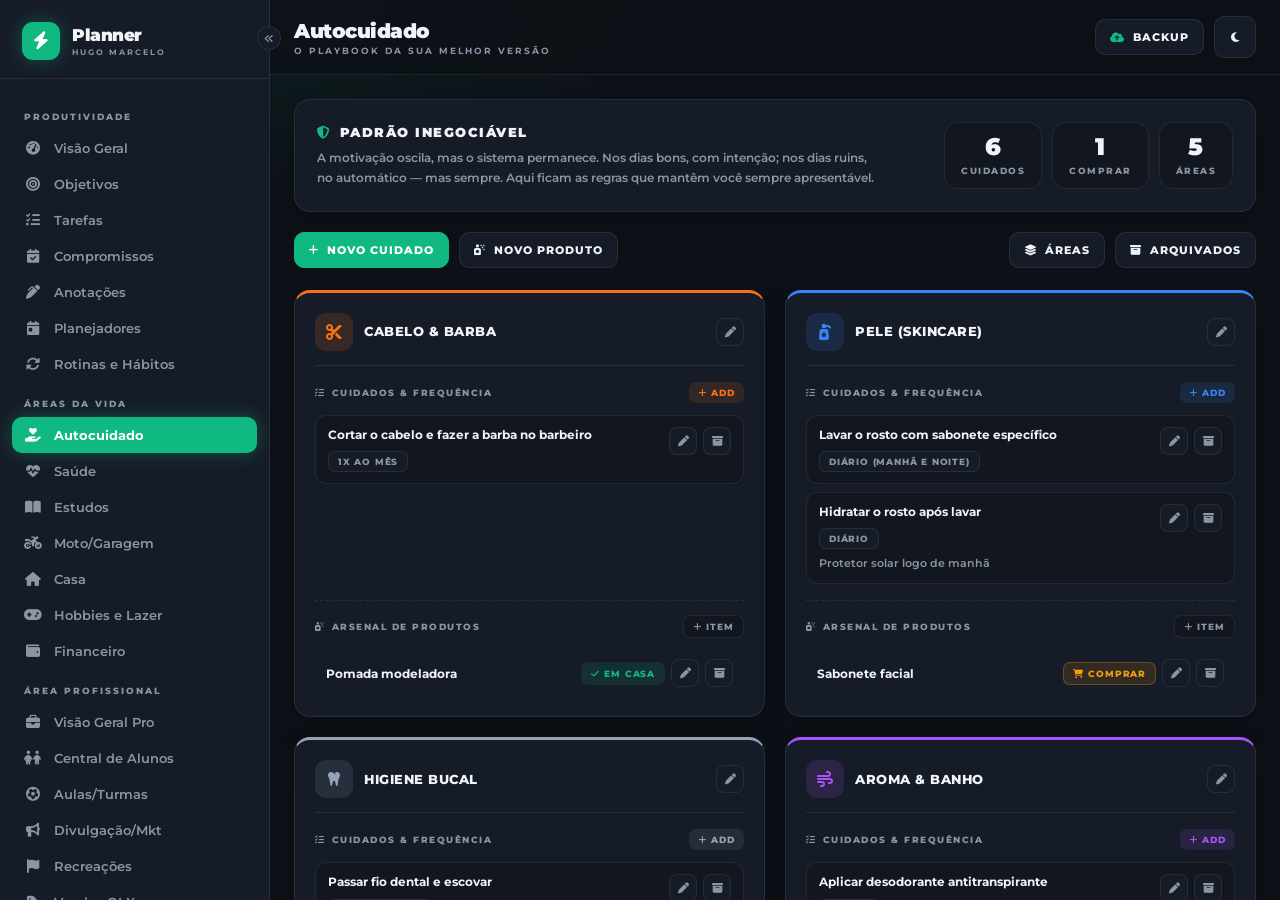
==== autocuidado.html @ bcf525be "Add files via upload" ====
<!DOCTYPE html>
<html lang="pt-br" data-theme="dark">
<head>
  <meta charset="UTF-8">
  <meta name="viewport" content="width=device-width, initial-scale=1.0">
  <title>Planner Hugo Marcelo | Autocuidado</title>
  <link rel="stylesheet" href="https://cdnjs.cloudflare.com/ajax/libs/font-awesome/6.5.1/css/all.min.css">
  <link href="https://fonts.googleapis.com/css2?family=Montserrat:wght@400;500;600;700;800;900&display=swap" rel="stylesheet">
  <link rel="stylesheet" href="style.css">

  <!-- ===================================================================
       ESTILOS SÓ DESTA PÁGINA
       Tudo aqui usa as variáveis de cor do style.css (var(--...)) pra
       acompanhar o tema claro/escuro sozinho. Prefixo "ac-" (autocuidado)
       pra não colidir com classes de outras páginas.
       =================================================================== -->
  <style>
    /* ---- Banner estoico + números do topo ---- */
    .ac-banner { display:flex; flex-wrap:wrap; gap:18px; align-items:center; justify-content:space-between; margin-bottom:20px; }
    .ac-banner__tit { font-size:13px; font-weight:900; text-transform:uppercase; letter-spacing:1.5px; display:flex; align-items:center; gap:8px; }
    .ac-banner__tit i { color:var(--accent); }
    .ac-banner__sub { font-size:12px; font-weight:600; color:var(--text-muted); line-height:1.6; margin-top:8px; max-width:560px; }
    .ac-stats { display:flex; gap:10px; }
    .ac-stat { background:var(--bg-soft); border:1px solid var(--border); border-radius:14px; padding:12px 16px; text-align:center; min-width:74px; }
    .ac-stat__num { display:block; font-size:24px; font-weight:900; color:var(--text-strong); line-height:1; }
    .ac-stat__lbl { display:block; font-size:9px; font-weight:800; text-transform:uppercase; letter-spacing:1.5px; color:var(--text-muted); margin-top:6px; }

    /* ---- Barra de ações ---- */
    .ac-toolbar { display:flex; flex-wrap:wrap; gap:10px; align-items:center; margin-bottom:22px; }
    .ac-toolbar__sep { flex:1; }

    /* ---- Grade de cards de área ---- */
    .ac-grid { display:grid; gap:20px; grid-template-columns:1fr; }
    @media (min-width:780px) { .ac-grid { grid-template-columns:repeat(auto-fill, minmax(320px, 1fr)); } }

    /* ---- Card de área ----
       A cor da área entra como a variável --ac-cor (setada no HTML do card).
       Assim a mesma regra de CSS serve pra qualquer cor que você escolher. */
    .ac-card {
      background:var(--panel); border:1px solid var(--border);
      border-top:3px solid var(--ac-cor, var(--accent));
      border-radius:16px; padding:20px; box-shadow:var(--shadow);
      display:flex; flex-direction:column;
    }
    .ac-card__head { display:flex; align-items:center; justify-content:space-between; gap:10px; padding-bottom:14px; margin-bottom:16px; border-bottom:1px solid var(--border); }
    .ac-card__id { display:flex; align-items:center; gap:11px; min-width:0; }
    .ac-card__icone {
      width:38px; height:38px; border-radius:11px; display:grid; place-items:center; font-size:16px; flex-shrink:0;
      color:var(--ac-cor, var(--accent));
      background:color-mix(in srgb, var(--ac-cor, var(--accent)) 14%, transparent);
    }
    .ac-card__nome { font-size:13px; font-weight:800; text-transform:uppercase; letter-spacing:.5px; color:var(--text-strong); line-height:1.2; overflow:hidden; text-overflow:ellipsis; }

    /* ---- Seções dentro do card ---- */
    .ac-secao { margin-bottom:16px; }
    .ac-secao--arsenal { margin-top:auto; padding-top:14px; border-top:1px dashed var(--border); margin-bottom:0; }
    .ac-secao__topo { display:flex; align-items:center; justify-content:space-between; margin-bottom:12px; gap:8px; }
    .ac-secao__titulo { font-size:9px; font-weight:800; text-transform:uppercase; letter-spacing:1.5px; color:var(--text-muted); display:flex; align-items:center; gap:6px; }
    .ac-add {
      font-size:9px; font-weight:800; text-transform:uppercase; letter-spacing:1px; flex-shrink:0;
      color:var(--ac-cor, var(--accent));
      background:color-mix(in srgb, var(--ac-cor, var(--accent)) 12%, transparent);
      padding:5px 9px; border-radius:7px; transition:filter .15s;
    }
    .ac-add:hover { filter:brightness(1.15); }
    .ac-add--ghost { color:var(--text-muted); background:var(--bg-soft); border:1px solid var(--border); }
    .ac-add--ghost:hover { color:var(--text-strong); }

    .ac-lista { display:flex; flex-direction:column; gap:8px; }

    /* ---- Item de cuidado (ação + frequência) ---- */
    .ac-item { display:flex; align-items:flex-start; justify-content:space-between; gap:8px; padding:11px 12px; background:var(--bg-soft); border:1px solid var(--border); border-radius:11px; }
    .ac-item__txt { min-width:0; }
    .ac-item__acao { font-size:12px; font-weight:700; color:var(--text-strong); line-height:1.35; margin-bottom:7px; }
    .ac-item__obs { font-size:11px; font-weight:600; color:var(--text-muted); line-height:1.45; margin-top:7px; }
    .ac-item__acoes { display:flex; gap:6px; flex-shrink:0; }

    /* ---- Item de produto (arsenal) ---- */
    .ac-prod { display:flex; align-items:center; justify-content:space-between; gap:8px; padding:8px 10px; border-radius:10px; border:1px solid transparent; transition:background .15s, border-color .15s; }
    .ac-prod:hover { background:var(--bg-soft); border-color:var(--border); }
    .ac-prod__nome { font-size:12px; font-weight:700; color:var(--text-strong); overflow:hidden; text-overflow:ellipsis; white-space:nowrap; }
    .ac-prod__dir { display:flex; align-items:center; gap:6px; flex-shrink:0; }

    /* Pílula de status do produto: "Em casa" (verde) x "Comprar" (âmbar) */
    .ac-status { display:inline-flex; align-items:center; gap:5px; font-size:9px; font-weight:800; text-transform:uppercase; letter-spacing:.8px; padding:5px 9px; border-radius:7px; transition:all .15s; }
    .ac-status--casa { color:var(--accent); background:var(--accent-soft); border:1px solid transparent; }
    .ac-status--casa:hover { border-color:var(--accent); }
    .ac-status--comprar { color:#f59e0b; background:rgba(245,158,11,.12); border:1px solid rgba(245,158,11,.3); }
    .ac-status--comprar:hover { background:#f59e0b; color:#fff; }

    /* Etiqueta de frequência */
    .badge { display:inline-block; font-size:9px; font-weight:800; text-transform:uppercase; letter-spacing:.8px; padding:4px 9px; border-radius:7px; background:var(--panel); border:1px solid var(--border); color:var(--text-muted); }

    /* Botõezinhos de ação (editar / arquivar / excluir) */
    .mini { width:28px; height:28px; border-radius:8px; background:var(--panel); border:1px solid var(--border); color:var(--text-muted); display:grid; place-items:center; font-size:11px; transition:all .15s; flex-shrink:0; }
    .mini:hover { color:var(--text-strong); border-color:var(--accent); }
    .mini--perigo:hover { color:#ef4444; border-color:#ef4444; }

    /* Estados vazios */
    .ac-vazio-mini { font-size:11px; font-weight:600; font-style:italic; color:var(--text-muted); padding:6px 2px; }
    .ac-vazio { grid-column:1 / -1; text-align:center; padding:60px 20px; color:var(--text-muted); }
    .ac-vazio i { font-size:40px; opacity:.4; margin-bottom:14px; }
    .ac-vazio p { font-size:12px; font-weight:700; text-transform:uppercase; letter-spacing:1px; margin-bottom:18px; }

    /* ---- Campos de formulário dos modais ---- */
    .campo { margin-bottom:16px; }
    .campo__label { display:flex; justify-content:space-between; align-items:center; font-size:10px; font-weight:800; text-transform:uppercase; letter-spacing:1.5px; color:var(--text-muted); margin-bottom:8px; }
    .campo__input, .campo__select, .campo__area {
      width:100%; background:var(--bg-soft); border:1px solid var(--border); border-radius:10px; padding:12px;
      color:var(--text-strong); font-family:inherit; font-size:13px; font-weight:600; outline:none; transition:border-color .15s;
    }
    .campo__input:focus, .campo__select:focus, .campo__area:focus { border-color:var(--accent); }
    .campo__area { resize:vertical; min-height:80px; }
    /* Os seletores nativos (cor) acompanham o tema do site */
    :root[data-theme="dark"]  .campo__input { color-scheme:dark; }
    :root[data-theme="light"] .campo__input { color-scheme:light; }

    /* Rodapé dos modais: botões alinhados à direita numa linha */
    .ac-modal-rodape { flex-direction:row !important; justify-content:flex-end; gap:10px; border-top:1px solid var(--border); }

    /* Seletor de ícone + cor da área */
    .ac-area-form { display:grid; grid-template-columns:1fr auto; gap:12px; align-items:center; }
    .ac-area-preview { width:48px; height:48px; border-radius:12px; display:grid; place-items:center; font-size:19px; flex-shrink:0; }
    .ac-cor-input { width:48px; height:46px; padding:4px; cursor:pointer; }

    /* Linhas dentro de "Áreas" e "Arquivados" */
    .ac-area-linha { display:flex; align-items:center; justify-content:space-between; gap:10px; padding:11px 12px; background:var(--bg-soft); border:1px solid var(--border); border-radius:11px; margin-bottom:8px; }
    .ac-area-linha__id { display:flex; align-items:center; gap:11px; min-width:0; }
    .ac-area-linha__nome { font-size:12px; font-weight:800; color:var(--text-strong); }
    .ac-area-linha__meta { font-size:10px; font-weight:700; text-transform:uppercase; letter-spacing:.5px; color:var(--text-muted); margin-top:3px; }
    .ac-mini-icone { width:34px; height:34px; border-radius:9px; display:grid; place-items:center; font-size:14px; flex-shrink:0; }
    .ac-risco { text-decoration:line-through; opacity:.55; }
    .ac-cofre-tit { font-size:10px; font-weight:800; text-transform:uppercase; letter-spacing:1.5px; color:var(--text-muted); margin-bottom:10px; padding-bottom:6px; border-bottom:1px solid var(--border); }

    /* Modais altos rolam por dentro (importante no celular) */
    .modal__box--scroll { max-height:90dvh; overflow-y:auto; }

    /* Mensagem do modal de confirmação */
    .ac-confirma-msg { font-size:14px; font-weight:600; color:var(--text-strong); line-height:1.5; }

    /* Aviso flutuante (toast) que substitui o alert() do navegador */
    .ac-toast {
      position:fixed; bottom:20px; right:20px; z-index:200;
      display:flex; align-items:center; gap:9px;
      background:var(--panel); border:1px solid var(--border); color:var(--text-strong);
      padding:12px 16px; border-radius:12px; font-size:12px; font-weight:700; box-shadow:var(--shadow);
      max-width:calc(100vw - 40px);
      transform:translateY(140%); opacity:0; transition:transform .3s ease, opacity .3s ease;
    }
    .ac-toast.is-open { transform:translateY(0); opacity:1; }
    .ac-toast i { color:var(--accent); }

    /* ---- Ajustes de celular ---- */
    @media (max-width:640px) {
      .mini { width:32px; height:32px; font-size:12px; }
      .ac-stats { width:100%; }
      .ac-stat { flex:1; }
      .ac-toolbar .btn { flex:1; justify-content:center; }
      .ac-toolbar__sep { display:none; }
    }
  </style>
</head>

<!-- data-page="autocuidado" diz ao app.js qual item do menu acender -->
<body class="app" data-page="autocuidado">

  <div id="sidebar-container"></div>
  <div id="overlay" class="overlay" onclick="fecharMenu()"></div>

  <main class="main">

    <header class="header">
      <div class="header__left">
        <button class="btn btn--icon btn--menu" onclick="abrirMenu()" aria-label="Abrir menu">
          <i class="fa-solid fa-bars"></i>
        </button>
        <div>
          <h1 class="header__title">Autocuidado</h1>
          <p class="header__subtitle">O Playbook da Sua Melhor Versão</p>
        </div>
      </div>
      <div class="header__actions">
        <button class="btn" onclick="abrirSync()">
          <i class="fa-solid fa-cloud-arrow-up" style="color: var(--accent)"></i>
          <span>Backup</span>
        </button>
        <button class="btn btn--icon" id="btn-tema" onclick="Tema.alternar()" aria-label="Trocar tema">
          <i class="fa-solid fa-moon"></i>
        </button>
      </div>
    </header>

    <div class="container fade-up">

      <!-- ======= BANNER ESTOICO + RESUMO ======= -->
      <div class="ac-banner card">
        <div>
          <h2 class="ac-banner__tit"><i class="fa-solid fa-shield-halved"></i> Padrão inegociável</h2>
          <p class="ac-banner__sub">
            A motivação oscila, mas o sistema permanece. Nos dias bons, com intenção;
            nos dias ruins, no automático — mas sempre. Aqui ficam as regras que mantêm
            você sempre apresentável.
          </p>
        </div>
        <div class="ac-stats">
          <div class="ac-stat"><span class="ac-stat__num" id="ac-num-cuidados">0</span><span class="ac-stat__lbl">Cuidados</span></div>
          <div class="ac-stat"><span class="ac-stat__num" id="ac-num-comprar">0</span><span class="ac-stat__lbl">Comprar</span></div>
          <div class="ac-stat"><span class="ac-stat__num" id="ac-num-areas">0</span><span class="ac-stat__lbl">Áreas</span></div>
        </div>
      </div>

      <!-- ======= BARRA DE AÇÕES ======= -->
      <div class="ac-toolbar">
        <button class="btn btn--primary" onclick="abrirNovoCuidado()"><i class="fa-solid fa-plus"></i> Novo cuidado</button>
        <button class="btn" onclick="abrirNovoProduto()"><i class="fa-solid fa-spray-can-sparkles"></i> Novo produto</button>
        <span class="ac-toolbar__sep"></span>
        <button class="btn" onclick="abrirAreas()"><i class="fa-solid fa-layer-group"></i> Áreas</button>
        <button class="btn" onclick="abrirCofre()"><i class="fa-solid fa-box-archive"></i> Arquivados</button>
      </div>

      <!-- ======= GRADE DE ÁREAS (montada pelo JS) ======= -->
      <div class="ac-grid" id="ac-grid"></div>

    </div>

    <div id="footer-container"></div>
  </main>

  <!-- ===================================================================
       MODAL DE BACKUP — IGUAL em todas as páginas (vem do app.js)
       =================================================================== -->
  <div id="modal-sync" class="modal">
    <div class="modal__box">
      <div class="modal__head">
        <h3><i class="fa-solid fa-cloud-arrow-up" style="color:var(--accent)"></i> Backup & Transferência</h3>
        <button class="modal__close" onclick="fecharSync()"><i class="fa-solid fa-xmark"></i></button>
      </div>
      <div class="modal__body">
        <p>Sem nuvem por enquanto: use isto pra levar seus dados entre celular e computador.</p>
        <button class="btn" onclick="exportarBackup()" style="width:100%; justify-content:center;">
          <i class="fa-solid fa-download"></i> Exportar (baixar arquivo)
        </button>
        <input type="file" id="input-import" accept=".json" onchange="importarBackup(event)" style="display:none;">
        <button class="btn btn--primary" onclick="document.getElementById('input-import').click()" style="width:100%; justify-content:center;">
          <i class="fa-solid fa-upload"></i> Importar (restaurar backup)
        </button>
      </div>
    </div>
  </div>

  <!-- ===================================================================
       MODAL: NOVO / EDITAR CUIDADO
       =================================================================== -->
  <div id="modal-cuidado" class="modal" onclick="fundoModal(event,'modal-cuidado')">
    <div class="modal__box modal__box--scroll">
      <div class="modal__head">
        <h3 id="ac-cuidado-titulo"><i class="fa-solid fa-list-check" style="color:var(--accent)"></i> Novo cuidado</h3>
        <button class="modal__close" onclick="fechar('modal-cuidado')"><i class="fa-solid fa-xmark"></i></button>
      </div>
      <div class="modal__body">
        <input type="hidden" id="ac-cuidado-id">
        <div class="campo">
          <label class="campo__label">Área</label>
          <select id="ac-cuidado-area" class="campo__select"></select>
        </div>
        <div class="campo">
          <label class="campo__label">O que fazer</label>
          <input id="ac-cuidado-acao" class="campo__input" placeholder="Ex: Hidratar o rosto" maxlength="120">
        </div>
        <div class="campo">
          <label class="campo__label">Frequência</label>
          <input id="ac-cuidado-freq" class="campo__input" list="ac-freqs" placeholder="Ex: Diário, Semanal, 1x ao mês" maxlength="60">
          <datalist id="ac-freqs">
            <option value="Diário"></option>
            <option value="Diário (manhã e noite)"></option>
            <option value="Semanal"></option>
            <option value="Quinzenal"></option>
            <option value="1x ao mês"></option>
            <option value="A cada 3 meses"></option>
          </datalist>
        </div>
        <div class="campo">
          <label class="campo__label">Observação <span style="font-weight:600;text-transform:none;letter-spacing:0">(opcional)</span></label>
          <textarea id="ac-cuidado-obs" class="campo__area" placeholder="Marca do produto, dica, lembrete..."></textarea>
        </div>
      </div>
      <div class="modal__body ac-modal-rodape">
        <button class="btn" onclick="fechar('modal-cuidado')">Cancelar</button>
        <button class="btn btn--primary" onclick="salvarCuidado()"><i class="fa-solid fa-check"></i> Salvar</button>
      </div>
    </div>
  </div>

  <!-- ===================================================================
       MODAL: NOVO / EDITAR PRODUTO
       =================================================================== -->
  <div id="modal-produto" class="modal" onclick="fundoModal(event,'modal-produto')">
    <div class="modal__box modal__box--scroll">
      <div class="modal__head">
        <h3 id="ac-produto-titulo"><i class="fa-solid fa-spray-can-sparkles" style="color:var(--accent)"></i> Novo produto</h3>
        <button class="modal__close" onclick="fechar('modal-produto')"><i class="fa-solid fa-xmark"></i></button>
      </div>
      <div class="modal__body">
        <input type="hidden" id="ac-produto-id">
        <div class="campo">
          <label class="campo__label">Área</label>
          <select id="ac-produto-area" class="campo__select"></select>
        </div>
        <div class="campo">
          <label class="campo__label">Nome do produto</label>
          <input id="ac-produto-nome" class="campo__input" placeholder="Ex: Sabonete facial" maxlength="80">
        </div>
        <div class="campo">
          <label class="campo__label">Situação</label>
          <select id="ac-produto-status" class="campo__select">
            <option value="casa">Tenho em casa</option>
            <option value="comprar">Preciso comprar</option>
          </select>
        </div>
      </div>
      <div class="modal__body ac-modal-rodape">
        <button class="btn" onclick="fechar('modal-produto')">Cancelar</button>
        <button class="btn btn--primary" onclick="salvarProduto()"><i class="fa-solid fa-check"></i> Salvar</button>
      </div>
    </div>
  </div>

  <!-- ===================================================================
       MODAL: NOVA / EDITAR ÁREA
       =================================================================== -->
  <div id="modal-area" class="modal" onclick="fundoModal(event,'modal-area')">
    <div class="modal__box modal__box--scroll">
      <div class="modal__head">
        <h3 id="ac-area-titulo"><i class="fa-solid fa-layer-group" style="color:var(--accent)"></i> Nova área</h3>
        <button class="modal__close" onclick="fechar('modal-area')"><i class="fa-solid fa-xmark"></i></button>
      </div>
      <div class="modal__body">
        <input type="hidden" id="ac-area-id">
        <div class="campo">
          <label class="campo__label">Nome da área</label>
          <input id="ac-area-nome" class="campo__input" placeholder="Ex: Cabelo & Barba" maxlength="40">
        </div>
        <div class="campo">
          <label class="campo__label">Ícone & cor</label>
          <div class="ac-area-form">
            <select id="ac-area-icone" class="campo__select" onchange="atualizarPreviewIcone()"></select>
            <div style="display:flex; gap:8px; align-items:center;">
              <input type="color" id="ac-area-cor" class="campo__input ac-cor-input" value="#10b981" oninput="atualizarPreviewIcone()">
              <span class="ac-area-preview" id="ac-area-preview"></span>
            </div>
          </div>
        </div>
      </div>
      <div class="modal__body ac-modal-rodape">
        <button class="btn" onclick="fechar('modal-area')">Cancelar</button>
        <button class="btn btn--primary" onclick="salvarArea()"><i class="fa-solid fa-check"></i> Salvar</button>
      </div>
    </div>
  </div>

  <!-- ===================================================================
       MODAL: GERENCIAR ÁREAS (lista + adicionar)
       =================================================================== -->
  <div id="modal-areas" class="modal" onclick="fundoModal(event,'modal-areas')">
    <div class="modal__box modal__box--scroll">
      <div class="modal__head">
        <h3><i class="fa-solid fa-layer-group" style="color:var(--accent)"></i> Áreas do corpo</h3>
        <button class="modal__close" onclick="fechar('modal-areas')"><i class="fa-solid fa-xmark"></i></button>
      </div>
      <div class="modal__body">
        <button class="btn btn--primary" style="width:100%; justify-content:center;" onclick="abrirNovaArea()">
          <i class="fa-solid fa-plus"></i> Nova área
        </button>
        <div id="ac-lista-areas"></div>
      </div>
    </div>
  </div>

  <!-- ===================================================================
       MODAL: ARQUIVADOS (o "cofre")
       =================================================================== -->
  <div id="modal-cofre" class="modal" onclick="fundoModal(event,'modal-cofre')">
    <div class="modal__box modal__box--scroll">
      <div class="modal__head">
        <h3><i class="fa-solid fa-box-archive" style="color:var(--accent)"></i> Cofre de autocuidado</h3>
        <button class="modal__close" onclick="fechar('modal-cofre')"><i class="fa-solid fa-xmark"></i></button>
      </div>
      <div class="modal__body">
        <div id="ac-lista-cofre"></div>
      </div>
    </div>
  </div>

  <!-- ===================================================================
       MODAL: CONFIRMAÇÃO (substitui o confirm() do navegador)
       =================================================================== -->
  <div id="modal-confirma" class="modal" onclick="fundoModal(event,'modal-confirma')">
    <div class="modal__box">
      <div class="modal__head">
        <h3><i class="fa-solid fa-triangle-exclamation" style="color:#ef4444"></i> Confirmar</h3>
        <button class="modal__close" onclick="cancelarConfirma()"><i class="fa-solid fa-xmark"></i></button>
      </div>
      <div class="modal__body">
        <p class="ac-confirma-msg" id="ac-confirma-msg"></p>
      </div>
      <div class="modal__body ac-modal-rodape">
        <button class="btn" onclick="cancelarConfirma()">Cancelar</button>
        <button class="btn btn--primary" style="background:#ef4444; border-color:#ef4444;" onclick="confirmarAcao()">
          <i class="fa-solid fa-check"></i> Confirmar
        </button>
      </div>
    </div>
  </div>

  <!-- Aviso flutuante -->
  <div id="ac-toast" class="ac-toast"></div>

  <script src="app.js"></script>
  <script>
    /* =================================================================
       AUTOCUIDADO — comportamento SÓ desta página
       O app.js já cuidou da sidebar, do tema e do backup. Aqui a gente
       só cuida dos dados de autocuidado: áreas, cuidados e produtos.
       ================================================================= */

    /* A "gaveta" onde guardamos tudo. Vira planner_autocuidado no
       localStorage por causa do prefixo automático do Store. */
    const CHAVE = "autocuidado";

    /* Estrutura inicial (só usada na PRIMEIRA vez que você abre a página).
       Depois disso, o que vale é o que estiver salvo no Store. */
    function estruturaInicial() {
      return {
        areas: [
          { id: "cabelo", nome: "Cabelo & Barba",  icone: "fa-scissors",       cor: "#f97316" },
          { id: "pele",   nome: "Pele (Skincare)", icone: "fa-pump-soap",      cor: "#3b82f6" },
          { id: "dentes", nome: "Higiene Bucal",   icone: "fa-tooth",          cor: "#94a3b8" },
          { id: "cheiro", nome: "Aroma & Banho",   icone: "fa-wind",           cor: "#a855f7" },
          { id: "unhas",  nome: "Unhas & Mãos",    icone: "fa-hand-sparkles",  cor: "#10b981" },
        ],
        cuidados: [
          { id: "c1", areaId: "cabelo", acao: "Cortar o cabelo e fazer a barba no barbeiro", frequencia: "1x ao mês", obs: "", arquivado: false },
          { id: "c2", areaId: "pele",   acao: "Lavar o rosto com sabonete específico",       frequencia: "Diário (manhã e noite)", obs: "", arquivado: false },
          { id: "c3", areaId: "pele",   acao: "Hidratar o rosto após lavar",                 frequencia: "Diário", obs: "Protetor solar logo de manhã", arquivado: false },
          { id: "c4", areaId: "dentes", acao: "Passar fio dental e escovar",                 frequencia: "Diário (noite)", obs: "", arquivado: false },
          { id: "c5", areaId: "cheiro", acao: "Aplicar desodorante antitranspirante",        frequencia: "Diário", obs: "", arquivado: false },
          { id: "c6", areaId: "unhas",  acao: "Cortar e lixar as unhas",                     frequencia: "Semanal (sábado)", obs: "", arquivado: false },
        ],
        produtos: [
          { id: "p1", areaId: "cabelo", nome: "Pomada modeladora", status: "casa",    arquivado: false },
          { id: "p2", areaId: "pele",   nome: "Sabonete facial",   status: "comprar", arquivado: false },
          { id: "p3", areaId: "cheiro", nome: "Perfume assinatura", status: "casa",   arquivado: false },
        ],
      };
    }

    /* Lê o que está salvo; se não houver nada ainda, usa a estrutura inicial. */
    let dados = Store.ler(CHAVE, null) || estruturaInicial();
    /* Cinto de segurança: garante que as três listas existem mesmo em
       backups antigos que por acaso não tenham alguma delas. */
    dados.areas    = dados.areas    || [];
    dados.cuidados = dados.cuidados || [];
    dados.produtos = dados.produtos || [];

    /* Grava o estado atual. Uma função só pra não esquecer o prefixo. */
    function salvar() { Store.salvar(CHAVE, dados); }

    /* Gera um id único pra novos itens (texto curto difícil de repetir). */
    function novoId() { return Date.now().toString(36) + Math.random().toString(36).slice(2, 6); }

    /* Ícones que você pode escolher para uma área (lista enxuta e relevante). */
    const ICONES = [
      "fa-scissors", "fa-pump-soap", "fa-tooth", "fa-wind", "fa-hand-sparkles",
      "fa-spray-can-sparkles", "fa-soap", "fa-droplet", "fa-shower", "fa-face-smile",
      "fa-shirt", "fa-eye", "fa-heart", "fa-star",
    ];

    /* Protege textos do usuário antes de jogar no HTML (evita quebrar a tela
       se alguém digitar < > & " num nome). */
    function esc(t) {
      return String(t ?? "")
        .replace(/&/g, "&amp;").replace(/</g, "&lt;")
        .replace(/>/g, "&gt;").replace(/"/g, "&quot;");
    }

    /* Converte uma cor #hex numa versão transparente (pra fundos suaves). */
    function hexToRgba(hex, a) {
      hex = String(hex).replace("#", "");
      if (hex.length === 3) hex = hex.split("").map(x => x + x).join("");
      const r = parseInt(hex.slice(0, 2), 16);
      const g = parseInt(hex.slice(2, 4), 16);
      const b = parseInt(hex.slice(4, 6), 16);
      return `rgba(${r},${g},${b},${a})`;
    }
    function corSoft(hex) { return hexToRgba(hex, .14); }

    /* Abre / fecha qualquer modal pelo id (usa a classe .is-open do style.css). */
    function abrir(id)  { document.getElementById(id).classList.add("is-open"); }
    function fechar(id) { document.getElementById(id).classList.remove("is-open"); }
    /* Fecha o modal se você clicar no fundo escuro (fora da caixa). */
    function fundoModal(e, id) { if (e.target.id === id) fechar(id); }

    /* Aviso flutuante no canto (no lugar do alert feio do navegador). */
    let _toastTimer = null;
    function avisar(msg, icone = "fa-circle-check") {
      const t = document.getElementById("ac-toast");
      t.innerHTML = `<i class="fa-solid ${icone}"></i> ${esc(msg)}`;
      t.classList.add("is-open");
      clearTimeout(_toastTimer);
      _toastTimer = setTimeout(() => t.classList.remove("is-open"), 2600);
    }

    /* Confirmação personalizada (no lugar do confirm). Guarda a ação a
       executar numa variável e só roda se você clicar em "Confirmar". */
    let _confirmaCb = null;
    function pedirConfirmacao(msg, cb) {
      document.getElementById("ac-confirma-msg").textContent = msg;
      _confirmaCb = cb;
      abrir("modal-confirma");
    }
    function confirmarAcao() {
      const acao = _confirmaCb;
      _confirmaCb = null;
      fechar("modal-confirma");
      if (acao) acao();
    }
    function cancelarConfirma() { _confirmaCb = null; fechar("modal-confirma"); }

    /* Monta as <option> do seletor de área, marcando a selecionada. */
    function opcoesAreas(sel) {
      return dados.areas
        .map(a => `<option value="${a.id}" ${a.id === sel ? "selected" : ""}>${esc(a.nome)}</option>`)
        .join("");
    }

    /* =================================================================
       DESENHO DA TELA
       ================================================================= */

    function render() {
      renderResumo();
      renderAreas();
    }

    function renderResumo() {
      const ativos  = dados.cuidados.filter(c => !c.arquivado).length;
      const comprar = dados.produtos.filter(p => !p.arquivado && p.status === "comprar").length;
      document.getElementById("ac-num-cuidados").textContent = ativos;
      document.getElementById("ac-num-comprar").textContent  = comprar;
      document.getElementById("ac-num-areas").textContent    = dados.areas.length;
    }

    function renderAreas() {
      const grid = document.getElementById("ac-grid");

      /* Sem nenhuma área? Mostra um convite pra criar a primeira. */
      if (!dados.areas.length) {
        grid.innerHTML = `
          <div class="ac-vazio">
            <i class="fa-solid fa-hand-holding-heart"></i>
            <p>Você ainda não tem áreas</p>
            <button class="btn btn--primary" onclick="abrirNovaArea()"><i class="fa-solid fa-plus"></i> Criar primeira área</button>
          </div>`;
        return;
      }

      grid.innerHTML = dados.areas.map(area => {
        const cuidados = dados.cuidados.filter(c => c.areaId === area.id && !c.arquivado);
        const produtos = dados.produtos.filter(p => p.areaId === area.id && !p.arquivado);

        const cuidadosHTML = cuidados.length
          ? cuidados.map(itemCuidado).join("")
          : `<p class="ac-vazio-mini">Nenhum cuidado ainda.</p>`;

        const produtosHTML = produtos.length
          ? produtos.map(itemProduto).join("")
          : `<p class="ac-vazio-mini">Inventário vazio.</p>`;

        return `
          <article class="ac-card" style="--ac-cor:${area.cor}">
            <header class="ac-card__head">
              <div class="ac-card__id">
                <span class="ac-card__icone"><i class="fa-solid ${area.icone}"></i></span>
                <h3 class="ac-card__nome">${esc(area.nome)}</h3>
              </div>
              <button class="mini" onclick="editarArea('${area.id}')" aria-label="Editar área"><i class="fa-solid fa-pen"></i></button>
            </header>

            <section class="ac-secao">
              <div class="ac-secao__topo">
                <h4 class="ac-secao__titulo"><i class="fa-solid fa-list-check"></i> Cuidados & frequência</h4>
                <button class="ac-add" onclick="abrirNovoCuidado('${area.id}')"><i class="fa-solid fa-plus"></i> Add</button>
              </div>
              <div class="ac-lista">${cuidadosHTML}</div>
            </section>

            <section class="ac-secao ac-secao--arsenal">
              <div class="ac-secao__topo">
                <h4 class="ac-secao__titulo"><i class="fa-solid fa-spray-can-sparkles"></i> Arsenal de produtos</h4>
                <button class="ac-add ac-add--ghost" onclick="abrirNovoProduto('${area.id}')"><i class="fa-solid fa-plus"></i> Item</button>
              </div>
              <div class="ac-lista">${produtosHTML}</div>
            </section>
          </article>`;
      }).join("");
    }

    function itemCuidado(c) {
      const obs = c.obs ? `<p class="ac-item__obs">${esc(c.obs)}</p>` : "";
      return `
        <div class="ac-item">
          <div class="ac-item__txt">
            <p class="ac-item__acao">${esc(c.acao)}</p>
            <span class="badge">${esc(c.frequencia || "—")}</span>
            ${obs}
          </div>
          <div class="ac-item__acoes">
            <button class="mini" onclick="editarCuidado('${c.id}')" aria-label="Editar"><i class="fa-solid fa-pen"></i></button>
            <button class="mini" onclick="arquivarCuidado('${c.id}')" aria-label="Arquivar"><i class="fa-solid fa-box-archive"></i></button>
          </div>
        </div>`;
    }

    function itemProduto(p) {
      const ehComprar = p.status === "comprar";
      const status = ehComprar
        ? `<button class="ac-status ac-status--comprar" onclick="toggleProduto('${p.id}')" title="Marcar como em casa"><i class="fa-solid fa-cart-shopping"></i> Comprar</button>`
        : `<button class="ac-status ac-status--casa" onclick="toggleProduto('${p.id}')" title="Marcar como comprar"><i class="fa-solid fa-check"></i> Em casa</button>`;
      return `
        <div class="ac-prod">
          <span class="ac-prod__nome">${esc(p.nome)}</span>
          <div class="ac-prod__dir">
            ${status}
            <button class="mini" onclick="editarProduto('${p.id}')" aria-label="Editar"><i class="fa-solid fa-pen"></i></button>
            <button class="mini" onclick="arquivarProduto('${p.id}')" aria-label="Arquivar"><i class="fa-solid fa-box-archive"></i></button>
          </div>
        </div>`;
    }

    /* =================================================================
       CRUD — CUIDADOS
       ================================================================= */

    function abrirNovoCuidado(areaId) {
      if (!dados.areas.length) { avisar("Crie uma área primeiro.", "fa-circle-exclamation"); return; }
      document.getElementById("ac-cuidado-id").value = "";
      document.getElementById("ac-cuidado-titulo").innerHTML = `<i class="fa-solid fa-list-check" style="color:var(--accent)"></i> Novo cuidado`;
      document.getElementById("ac-cuidado-area").innerHTML = opcoesAreas(areaId);
      document.getElementById("ac-cuidado-acao").value = "";
      document.getElementById("ac-cuidado-freq").value = "";
      document.getElementById("ac-cuidado-obs").value = "";
      abrir("modal-cuidado");
      setTimeout(() => document.getElementById("ac-cuidado-acao").focus(), 50);
    }

    function editarCuidado(id) {
      const c = dados.cuidados.find(x => x.id === id);
      if (!c) return;
      document.getElementById("ac-cuidado-id").value = c.id;
      document.getElementById("ac-cuidado-titulo").innerHTML = `<i class="fa-solid fa-pen" style="color:var(--accent)"></i> Editar cuidado`;
      document.getElementById("ac-cuidado-area").innerHTML = opcoesAreas(c.areaId);
      document.getElementById("ac-cuidado-acao").value = c.acao;
      document.getElementById("ac-cuidado-freq").value = c.frequencia;
      document.getElementById("ac-cuidado-obs").value = c.obs || "";
      abrir("modal-cuidado");
    }

    function salvarCuidado() {
      const id     = document.getElementById("ac-cuidado-id").value;
      const areaId = document.getElementById("ac-cuidado-area").value;
      const acao   = document.getElementById("ac-cuidado-acao").value.trim();
      const freq   = document.getElementById("ac-cuidado-freq").value.trim();
      const obs    = document.getElementById("ac-cuidado-obs").value.trim();

      if (!areaId || !acao) { avisar("Preencha a área e o que fazer.", "fa-circle-exclamation"); return; }

      if (id) {
        const c = dados.cuidados.find(x => x.id === id);
        Object.assign(c, { areaId, acao, frequencia: freq, obs });
      } else {
        dados.cuidados.push({ id: novoId(), areaId, acao, frequencia: freq, obs, arquivado: false });
      }
      salvar(); render(); fechar("modal-cuidado"); avisar("Cuidado salvo.");
    }

    function arquivarCuidado(id) {
      const c = dados.cuidados.find(x => x.id === id);
      if (!c) return;
      c.arquivado = true; salvar(); render(); avisar("Cuidado arquivado.", "fa-box-archive");
    }

    function restaurarCuidado(id) {
      const c = dados.cuidados.find(x => x.id === id);
      if (!c) return;
      c.arquivado = false; salvar(); render(); renderCofre(); avisar("Cuidado restaurado.");
    }

    function excluirCuidado(id) {
      pedirConfirmacao("Excluir este cuidado de vez? Não dá pra desfazer.", () => {
        dados.cuidados = dados.cuidados.filter(x => x.id !== id);
        salvar(); render(); renderCofre(); avisar("Cuidado excluído.", "fa-trash");
      });
    }

    /* =================================================================
       CRUD — PRODUTOS
       ================================================================= */

    function abrirNovoProduto(areaId) {
      if (!dados.areas.length) { avisar("Crie uma área primeiro.", "fa-circle-exclamation"); return; }
      document.getElementById("ac-produto-id").value = "";
      document.getElementById("ac-produto-titulo").innerHTML = `<i class="fa-solid fa-spray-can-sparkles" style="color:var(--accent)"></i> Novo produto`;
      document.getElementById("ac-produto-area").innerHTML = opcoesAreas(areaId);
      document.getElementById("ac-produto-nome").value = "";
      document.getElementById("ac-produto-status").value = "casa";
      abrir("modal-produto");
      setTimeout(() => document.getElementById("ac-produto-nome").focus(), 50);
    }

    function editarProduto(id) {
      const p = dados.produtos.find(x => x.id === id);
      if (!p) return;
      document.getElementById("ac-produto-id").value = p.id;
      document.getElementById("ac-produto-titulo").innerHTML = `<i class="fa-solid fa-pen" style="color:var(--accent)"></i> Editar produto`;
      document.getElementById("ac-produto-area").innerHTML = opcoesAreas(p.areaId);
      document.getElementById("ac-produto-nome").value = p.nome;
      document.getElementById("ac-produto-status").value = p.status;
      abrir("modal-produto");
    }

    function salvarProduto() {
      const id     = document.getElementById("ac-produto-id").value;
      const areaId = document.getElementById("ac-produto-area").value;
      const nome   = document.getElementById("ac-produto-nome").value.trim();
      const status = document.getElementById("ac-produto-status").value;

      if (!areaId || !nome) { avisar("Preencha a área e o nome.", "fa-circle-exclamation"); return; }

      if (id) {
        const p = dados.produtos.find(x => x.id === id);
        Object.assign(p, { areaId, nome, status });
      } else {
        dados.produtos.push({ id: novoId(), areaId, nome, status, arquivado: false });
      }
      salvar(); render(); fechar("modal-produto"); avisar("Produto salvo.");
    }

    /* Alterna entre "tenho em casa" e "preciso comprar" num clique. */
    function toggleProduto(id) {
      const p = dados.produtos.find(x => x.id === id);
      if (!p) return;
      p.status = p.status === "comprar" ? "casa" : "comprar";
      salvar(); render();
      if (p.status === "comprar") avisar(`"${p.nome}" na lista de compras.`, "fa-cart-shopping");
      else avisar(`"${p.nome}" marcado como em casa.`, "fa-check");
    }

    function arquivarProduto(id) {
      const p = dados.produtos.find(x => x.id === id);
      if (!p) return;
      p.arquivado = true; salvar(); render(); avisar("Produto arquivado.", "fa-box-archive");
    }

    function restaurarProduto(id) {
      const p = dados.produtos.find(x => x.id === id);
      if (!p) return;
      p.arquivado = false; salvar(); render(); renderCofre(); avisar("Produto restaurado.");
    }

    function excluirProduto(id) {
      pedirConfirmacao("Excluir este produto de vez?", () => {
        dados.produtos = dados.produtos.filter(x => x.id !== id);
        salvar(); render(); renderCofre(); avisar("Produto excluído.", "fa-trash");
      });
    }

    /* =================================================================
       CRUD — ÁREAS
       ================================================================= */

    /* Preenche o seletor de ícones e atualiza o preview ao lado da cor. */
    function preencherIcones(sel) {
      const s = document.getElementById("ac-area-icone");
      s.innerHTML = ICONES.map(ic => `<option value="${ic}" ${ic === sel ? "selected" : ""}>${ic.replace("fa-", "")}</option>`).join("");
      atualizarPreviewIcone();
    }

    function atualizarPreviewIcone() {
      const ic  = document.getElementById("ac-area-icone").value;
      const cor = document.getElementById("ac-area-cor").value;
      const prev = document.getElementById("ac-area-preview");
      prev.innerHTML = `<i class="fa-solid ${ic}"></i>`;
      prev.style.color = cor;
      prev.style.background = corSoft(cor);
    }

    function abrirNovaArea() {
      document.getElementById("ac-area-id").value = "";
      document.getElementById("ac-area-titulo").innerHTML = `<i class="fa-solid fa-layer-group" style="color:var(--accent)"></i> Nova área`;
      document.getElementById("ac-area-nome").value = "";
      document.getElementById("ac-area-cor").value = "#10b981";
      preencherIcones("fa-pump-soap");
      abrir("modal-area");
      setTimeout(() => document.getElementById("ac-area-nome").focus(), 50);
    }

    function editarArea(id) {
      const a = dados.areas.find(x => x.id === id);
      if (!a) return;
      document.getElementById("ac-area-id").value = a.id;
      document.getElementById("ac-area-titulo").innerHTML = `<i class="fa-solid fa-pen" style="color:var(--accent)"></i> Editar área`;
      document.getElementById("ac-area-nome").value = a.nome;
      document.getElementById("ac-area-cor").value = a.cor;
      preencherIcones(a.icone);
      abrir("modal-area");
    }

    function salvarArea() {
      const id    = document.getElementById("ac-area-id").value;
      const nome  = document.getElementById("ac-area-nome").value.trim();
      const icone = document.getElementById("ac-area-icone").value;
      const cor   = document.getElementById("ac-area-cor").value;

      if (!nome) { avisar("Dê um nome à área.", "fa-circle-exclamation"); return; }

      if (id) {
        const a = dados.areas.find(x => x.id === id);
        Object.assign(a, { nome, icone, cor });
      } else {
        dados.areas.push({ id: novoId(), nome, icone, cor });
      }
      salvar(); render(); renderListaAreas(); fechar("modal-area"); avisar("Área salva.");
    }

    function excluirArea(id) {
      /* Trava de segurança: não deixa apagar uma área que ainda tem itens
         dentro (cuidados ou produtos), pra você não perder nada sem querer. */
      const temCuidados = dados.cuidados.some(c => c.areaId === id);
      const temProdutos = dados.produtos.some(p => p.areaId === id);
      if (temCuidados || temProdutos) {
        avisar("Esta área ainda tem itens. Esvazie-a antes de excluir.", "fa-circle-exclamation");
        return;
      }
      pedirConfirmacao("Excluir esta área?", () => {
        dados.areas = dados.areas.filter(a => a.id !== id);
        salvar(); render(); renderListaAreas(); avisar("Área excluída.", "fa-trash");
      });
    }

    /* =================================================================
       MODAIS DE LISTA — Gerenciar áreas e Cofre de arquivados
       ================================================================= */

    function abrirAreas() { renderListaAreas(); abrir("modal-areas"); }

    function renderListaAreas() {
      const box = document.getElementById("ac-lista-areas");
      if (!dados.areas.length) { box.innerHTML = `<p class="ac-vazio-mini" style="text-align:center;padding:20px 0">Nenhuma área ainda.</p>`; return; }

      box.innerHTML = dados.areas.map(a => {
        const qtd = dados.cuidados.filter(c => c.areaId === a.id && !c.arquivado).length;
        return `
          <div class="ac-area-linha">
            <div class="ac-area-linha__id">
              <span class="ac-mini-icone" style="color:${a.cor};background:${corSoft(a.cor)}"><i class="fa-solid ${a.icone}"></i></span>
              <div>
                <p class="ac-area-linha__nome">${esc(a.nome)}</p>
                <p class="ac-area-linha__meta">${qtd} cuidado(s)</p>
              </div>
            </div>
            <div class="ac-item__acoes">
              <button class="mini" onclick="editarArea('${a.id}')" aria-label="Editar"><i class="fa-solid fa-pen"></i></button>
              <button class="mini mini--perigo" onclick="excluirArea('${a.id}')" aria-label="Excluir"><i class="fa-solid fa-trash"></i></button>
            </div>
          </div>`;
      }).join("");
    }

    function abrirCofre() { renderCofre(); abrir("modal-cofre"); }

    function renderCofre() {
      const box = document.getElementById("ac-lista-cofre");
      const cuid = dados.cuidados.filter(c => c.arquivado);
      const prod = dados.produtos.filter(p => p.arquivado);

      if (!cuid.length && !prod.length) {
        box.innerHTML = `<p class="ac-vazio-mini" style="text-align:center;padding:24px 0">Nada arquivado por aqui.</p>`;
        return;
      }

      let html = "";
      if (cuid.length) {
        html += `<h4 class="ac-cofre-tit">Cuidados arquivados</h4>`;
        html += cuid.map(c => {
          const area = dados.areas.find(a => a.id === c.areaId);
          return linhaCofre(c.acao, area, `restaurarCuidado('${c.id}')`, `excluirCuidado('${c.id}')`);
        }).join("");
      }
      if (prod.length) {
        html += `<h4 class="ac-cofre-tit" style="margin-top:18px">Produtos arquivados</h4>`;
        html += prod.map(p => {
          const area = dados.areas.find(a => a.id === p.areaId);
          return linhaCofre(p.nome, area, `restaurarProduto('${p.id}')`, `excluirProduto('${p.id}')`);
        }).join("");
      }
      box.innerHTML = html;
    }

    function linhaCofre(texto, area, restaurarFn, excluirFn) {
      const icone = area
        ? `<span class="ac-mini-icone" style="color:${area.cor};background:${corSoft(area.cor)}"><i class="fa-solid ${area.icone}"></i></span>`
        : "";
      const nomeArea = area ? esc(area.nome) : "Sem área";
      return `
        <div class="ac-area-linha">
          <div class="ac-area-linha__id">
            ${icone}
            <div>
              <p class="ac-area-linha__nome ac-risco">${esc(texto)}</p>
              <p class="ac-area-linha__meta">${nomeArea}</p>
            </div>
          </div>
          <div class="ac-item__acoes">
            <button class="mini" onclick="${restaurarFn}" aria-label="Restaurar"><i class="fa-solid fa-rotate-left"></i></button>
            <button class="mini mini--perigo" onclick="${excluirFn}" aria-label="Excluir"><i class="fa-solid fa-trash"></i></button>
          </div>
        </div>`;
    }

    /* Fechar qualquer modal com a tecla Esc. */
    document.addEventListener("keydown", (e) => {
      if (e.key === "Escape") {
        document.querySelectorAll(".modal.is-open").forEach(m => m.classList.remove("is-open"));
        _confirmaCb = null;
      }
    });

    /* PARTIDA: desenha a tela assim que o script carrega.
       (O app.js, incluído antes, já montou sidebar, tema e rodapé.) */
    render();
  </script>
</body>
</html>
---- style.css ----
/* =====================================================================
   Planner Hugo Marcelo · style.css  —  A APARÊNCIA de todo o sistema
   ---------------------------------------------------------------------
   Este arquivo é o "uniforme" do projeto. Toda página vai vesti-lo.
   Mude uma cor aqui e ela muda em TODAS as páginas de uma vez só.
   Lê-se de cima pra baixo em seções. Cada seção tem um título.
   ===================================================================== */


/* =====================================================================
   1. VARIÁVEIS DE TEMA  (os "interruptores" de cor)
   ---------------------------------------------------------------------
   Em vez de espalhar a cor "#10B981" por todo lado, damos um NOME a ela
   (--accent) e usamos o nome. Trocar o tema vira trocar um conjunto
   de nomes. O atributo data-theme no <html> decide qual conjunto vale.
   ===================================================================== */

:root[data-theme="dark"] {
  --bg:          #0d1117;   /* fundo geral (quase preto azulado) */
  --bg-soft:     #11161f;   /* fundo de campos e caixas internas */
  --panel:       #161c27;   /* cor dos cards/painéis             */
  --text-strong: #f0f3f7;   /* texto principal                   */
  --text-muted:  #8b95a5;   /* texto secundário / legendas       */
  --border:      rgba(255, 255, 255, 0.08);
  --accent:      #10b981;   /* verde esmeralda = a cor da marca  */
  --accent-soft: rgba(16, 185, 129, 0.12);
  --shadow:      0 10px 30px -12px rgba(0, 0, 0, 0.6);
  --glow:        0 0 18px rgba(16, 185, 129, 0.35);
}

:root[data-theme="light"] {
  --bg:          #f4f5f7;
  --bg-soft:     #eceef1;
  --panel:       #ffffff;
  --text-strong: #0f1117;
  --text-muted:  #5b6472;
  --border:      rgba(0, 0, 0, 0.10);
  --accent:      #10b981;
  --accent-soft: rgba(16, 185, 129, 0.12);
  --shadow:      0 10px 30px -15px rgba(0, 0, 0, 0.25);
  --glow:        0 0 18px rgba(16, 185, 129, 0.30);
}


/* =====================================================================
   2. RESET  (zerar os "defaults" que o navegador inventa)
   ===================================================================== */

* { margin: 0; padding: 0; box-sizing: border-box; }

html, body { height: 100%; }

body {
  font-family: 'Montserrat', system-ui, sans-serif;
  background-color: var(--bg);
  color: var(--text-strong);
  /* Atmosfera: um brilho sutil no canto em vez de cor 100% chapada */
  background-image:
    radial-gradient(900px 500px at 15% -10%, var(--accent-soft), transparent 60%);
  background-attachment: fixed;
  transition: background-color .3s ease, color .3s ease;
  -webkit-font-smoothing: antialiased;
}

a { text-decoration: none; color: inherit; }
button { font-family: inherit; cursor: pointer; border: none; background: none; }
ul { list-style: none; }

/* Barra de rolagem discreta */
::-webkit-scrollbar { width: 8px; height: 8px; }
::-webkit-scrollbar-track { background: transparent; }
::-webkit-scrollbar-thumb { background: var(--border); border-radius: 99px; }
::-webkit-scrollbar-thumb:hover { background: var(--text-muted); }


/* =====================================================================
   3. ESTRUTURA GERAL  (o "esqueleto" de toda página)
   ---------------------------------------------------------------------
   .app  = a folha inteira: [ sidebar | conteúdo ]
   .main = a coluna de conteúdo, que rola sozinha
   ===================================================================== */

.app {
  display: flex;
  height: 100dvh;          /* dvh = altura real da tela, inclusive no celular */
  overflow: hidden;
}

.main {
  flex: 1;
  height: 100%;
  overflow-y: auto;
  display: flex;
  flex-direction: column;
}

/* Largura máxima do conteúdo pra não "esticar" demais em telas grandes */
.container {
  width: 100%;
  max-width: 1200px;
  margin: 0 auto;
  padding: 24px;
}


/* =====================================================================
   4. SIDEBAR  (o menu lateral fixo — gerado pelo app.js)
   ===================================================================== */

.sidebar {
  position: relative;          /* base pro botãozinho de recolher */
  width: 270px;
  flex-shrink: 0;
  height: 100%;
  background-color: var(--panel);
  border-right: 1px solid var(--border);
  display: flex;
  flex-direction: column;
  transition: transform .3s ease, width .25s ease;  /* anima o recolher */
  z-index: 50;
}

.sidebar__brand {
  display: flex;
  align-items: center;
  gap: 12px;
  padding: 22px 22px 18px;
  border-bottom: 1px solid var(--border);
}
.sidebar__logo {
  width: 38px; height: 38px;
  border-radius: 11px;
  background: var(--accent);
  color: #fff;
  display: grid; place-items: center;
  font-size: 18px;
  box-shadow: var(--glow);
  flex-shrink: 0;
}
.sidebar__title { font-size: 17px; font-weight: 900; letter-spacing: -0.5px; }
.sidebar__title span { color: var(--accent); }
.sidebar__subtitle {
  font-size: 8px; font-weight: 700; text-transform: uppercase;
  letter-spacing: 2px; color: var(--text-muted); margin-top: 2px;
}

.sidebar__nav { flex: 1; overflow-y: auto; padding: 16px 12px; }

.sidebar__group-label {
  font-size: 9px; font-weight: 800; text-transform: uppercase;
  letter-spacing: 2px; color: var(--text-muted);
  padding: 16px 12px 8px;
}

.sidebar__link {
  display: flex; align-items: center; gap: 12px;
  padding: 10px 12px;
  border-radius: 10px;
  color: var(--text-muted);
  font-size: 13px; font-weight: 600;
  transition: background-color .15s, color .15s;
}
.sidebar__link i { width: 18px; text-align: center; font-size: 14px; flex-shrink: 0; }
.sidebar__link:hover { background: var(--bg-soft); color: var(--text-strong); }

/* O item da página em que você está agora */
.sidebar__link.is-active {
  background: var(--accent);
  color: #fff;
  font-weight: 700;
  box-shadow: var(--glow);
}

/* O botãozinho redondo que recolhe/expande, grudado na borda direita */
.sidebar__toggle {
  position: absolute;
  top: 26px; right: -12px;
  width: 24px; height: 24px;
  border-radius: 99px;
  background: var(--panel);
  border: 1px solid var(--border);
  color: var(--text-muted);
  display: grid; place-items: center;
  font-size: 10px;
  z-index: 60;
  box-shadow: var(--shadow);
  transition: color .15s, border-color .15s;
}
.sidebar__toggle:hover { color: var(--accent); border-color: var(--accent); }


/* =====================================================================
   4b. SIDEBAR RECOLHIDA  (estado "só ícones", controlado pelo app.js)
   ---------------------------------------------------------------------
   Quando o <body> ganha a classe "sidebar-recolhida", a barra encolhe
   e os textos somem — sobram só os ícones. Vale só no desktop; no
   celular a barra continua sendo uma gaveta normal.
   ===================================================================== */

@media (min-width: 901px) {
  body.sidebar-recolhida .sidebar { width: 78px; }

  /* Some o bloco de texto da marca, centraliza o logo */
  body.sidebar-recolhida .sidebar__brand { justify-content: center; padding: 22px 0 18px; }
  body.sidebar-recolhida .sidebar__brand > div:not(.sidebar__logo) { display: none; }

  /* Links viram só ícone, centralizados */
  body.sidebar-recolhida .sidebar__nav { padding: 12px 10px; }
  body.sidebar-recolhida .sidebar__link { justify-content: center; padding: 12px 0; gap: 0; }
  body.sidebar-recolhida .sidebar__link span { display: none; }
  body.sidebar-recolhida .sidebar__link i { width: auto; font-size: 16px; }

  /* O rótulo do grupo (texto) vira uma linha divisória sutil */
  body.sidebar-recolhida .sidebar__group-label {
    font-size: 0; padding: 10px 16px 2px; margin-top: 2px;
  }
  body.sidebar-recolhida .sidebar__group-label::after {
    content: ""; display: block; height: 1px; background: var(--border);
  }
}


/* =====================================================================
   5. HEADER  (a barra do topo de cada página)
   ===================================================================== */

.header {
  position: sticky; top: 0; z-index: 30;
  display: flex; align-items: center; justify-content: space-between;
  gap: 16px;
  padding: 16px 24px;
  background: color-mix(in srgb, var(--bg) 85%, transparent);
  backdrop-filter: blur(10px);
  border-bottom: 1px solid var(--border);
}
.header__left { display: flex; align-items: center; gap: 14px; }
.header__title { font-size: 20px; font-weight: 900; letter-spacing: -0.5px; }
.header__subtitle {
  font-size: 9px; font-weight: 700; text-transform: uppercase;
  letter-spacing: 2px; color: var(--text-muted); margin-top: 2px;
}
.header__actions { display: flex; align-items: center; gap: 10px; }


/* =====================================================================
   6. BOTÕES  (peças reutilizáveis)
   ===================================================================== */

.btn {
  display: inline-flex; align-items: center; gap: 8px;
  padding: 10px 14px;
  border-radius: 10px;
  background: var(--panel);
  border: 1px solid var(--border);
  color: var(--text-strong);
  font-size: 11px; font-weight: 800; text-transform: uppercase; letter-spacing: 1px;
  transition: all .15s;
}
.btn:hover { border-color: var(--accent); color: var(--accent); }
.btn--icon { padding: 10px; width: 42px; height: 42px; justify-content: center; }
.btn--primary { background: var(--accent); color: #fff; border-color: var(--accent); }
.btn--primary:hover { filter: brightness(1.08); color: #fff; }

/* Botão do menu no celular: escondido no desktop */
.btn--menu { display: none; }


/* =====================================================================
   7. CARDS  (os painéis de conteúdo)
   ===================================================================== */

.card {
  background: var(--panel);
  border: 1px solid var(--border);
  border-radius: 16px;
  padding: 22px;
  box-shadow: var(--shadow);
}
.card__title {
  font-size: 12px; font-weight: 800; text-transform: uppercase;
  letter-spacing: 1.5px; margin-bottom: 14px;
  display: flex; align-items: center; gap: 8px;
}
.card__title i { color: var(--accent); }

/* Uma grade que vira 1 coluna no celular e várias no desktop */
.grid { display: grid; gap: 20px; grid-template-columns: 1fr; }
@media (min-width: 900px) {
  .grid--3 { grid-template-columns: repeat(3, 1fr); }
  .grid--2 { grid-template-columns: repeat(2, 1fr); }
}


/* =====================================================================
   8. RODAPÉ DE ATALHOS  (a barra inferior gerada pelo app.js)
   ===================================================================== */

.footer {
  margin-top: auto;
  border-top: 1px solid var(--border);
  padding: 20px 24px;
  display: flex; flex-wrap: wrap; align-items: center; justify-content: center;
  gap: 10px;
}
.footer__shortcut {
  display: inline-flex; align-items: center; gap: 8px;
  padding: 8px 14px; border-radius: 99px;
  background: var(--bg-soft); border: 1px solid var(--border);
  color: var(--text-muted);
  font-size: 10px; font-weight: 800; text-transform: uppercase; letter-spacing: 1px;
  transition: all .15s;
}
.footer__shortcut:hover { color: var(--accent); border-color: var(--accent); }
.footer__credit {
  width: 100%; text-align: center; margin-top: 12px;
  font-size: 9px; font-weight: 700; text-transform: uppercase;
  letter-spacing: 2px; color: var(--text-muted);
}


/* =====================================================================
   9. MODAL DE BACKUP / SYNC
   ===================================================================== */

.modal {
  position: fixed; inset: 0; z-index: 100;
  display: none; align-items: center; justify-content: center;
  padding: 16px;
  background: rgba(0, 0, 0, 0.7);
  backdrop-filter: blur(6px);
}
.modal.is-open { display: flex; }
.modal__box {
  background: var(--bg); border: 1px solid var(--border);
  border-radius: 20px; width: 100%; max-width: 420px;
  box-shadow: var(--shadow); overflow: hidden;
  animation: pop .25s ease;
}
.modal__head {
  display: flex; align-items: center; justify-content: space-between;
  padding: 18px 20px; border-bottom: 1px solid var(--border); background: var(--panel);
}
.modal__head h3 { font-size: 13px; font-weight: 900; text-transform: uppercase; letter-spacing: 1px; }
.modal__body { padding: 20px; display: flex; flex-direction: column; gap: 16px; }
.modal__body p { font-size: 13px; color: var(--text-muted); line-height: 1.5; }
.modal__close { color: var(--text-muted); font-size: 18px; }
.modal__close:hover { color: #ef4444; }


/* =====================================================================
   10. CAMADA ESCURA PARA O MENU MOBILE
   ===================================================================== */

.overlay {
  position: fixed; inset: 0; z-index: 40;
  background: rgba(0, 0, 0, 0.5);
  display: none;
}
.overlay.is-open { display: block; }


/* =====================================================================
   11. RESPONSIVO  (mobile-first: ajustes pra tela pequena)
   ---------------------------------------------------------------------
   Abaixo de 900px a sidebar vira uma gaveta que desliza por cima.
   ===================================================================== */

@media (max-width: 900px) {
  .sidebar {
    position: fixed; top: 0; left: 0;
    transform: translateX(-100%);   /* escondida fora da tela */
    box-shadow: var(--shadow);
  }
  .sidebar.is-open { transform: translateX(0); }  /* desliza pra dentro */
  .sidebar__toggle { display: none; }             /* recolher é só no desktop */
  .btn--menu { display: inline-flex; }            /* mostra o hambúrguer */
  .container { padding: 16px; }
  .header { padding: 14px 16px; }
}


/* =====================================================================
   12. ANIMAÇÕES
   ===================================================================== */

@keyframes pop {
  from { opacity: 0; transform: scale(.96); }
  to   { opacity: 1; transform: scale(1); }
}
@keyframes fadeUp {
  from { opacity: 0; transform: translateY(12px); }
  to   { opacity: 1; transform: translateY(0); }
}
.fade-up { animation: fadeUp .4s ease both; }
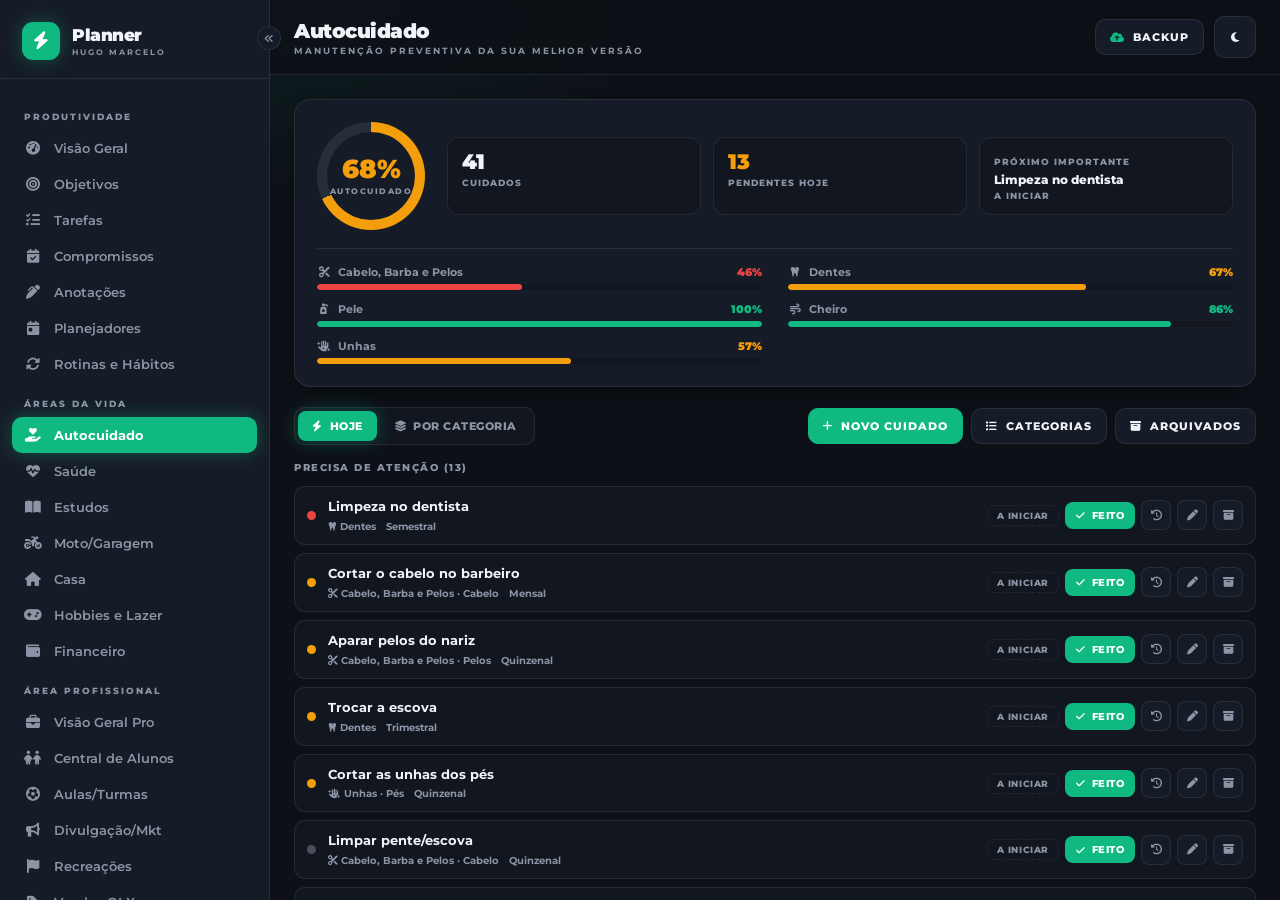
==== commit 1809b779: "Add files via upload" ====
--- a/autocuidado.html
+++ b/autocuidado.html
@@ -9,100 +9,107 @@
   <link rel="stylesheet" href="style.css">
 
   <!-- ===================================================================
-       ESTILOS SÓ DESTA PÁGINA
-       Tudo aqui usa as variáveis de cor do style.css (var(--...)) pra
-       acompanhar o tema claro/escuro sozinho. Prefixo "ac-" (autocuidado)
-       pra não colidir com classes de outras páginas.
+       ESTILOS SÓ DESTA PÁGINA  (prefixo "ac-" pra não colidir)
+       Filosofia visual: painel de controle. Poucas cores, e a cor só
+       aparece quando CARREGA SIGNIFICADO (status): vermelho = atrasado,
+       âmbar = atenção, verde = em dia, cinza = neutro.
        =================================================================== -->
   <style>
-    /* ---- Banner estoico + números do topo ---- */
-    .ac-banner { display:flex; flex-wrap:wrap; gap:18px; align-items:center; justify-content:space-between; margin-bottom:20px; }
-    .ac-banner__tit { font-size:13px; font-weight:900; text-transform:uppercase; letter-spacing:1.5px; display:flex; align-items:center; gap:8px; }
-    .ac-banner__tit i { color:var(--accent); }
-    .ac-banner__sub { font-size:12px; font-weight:600; color:var(--text-muted); line-height:1.6; margin-top:8px; max-width:560px; }
-    .ac-stats { display:flex; gap:10px; }
-    .ac-stat { background:var(--bg-soft); border:1px solid var(--border); border-radius:14px; padding:12px 16px; text-align:center; min-width:74px; }
-    .ac-stat__num { display:block; font-size:24px; font-weight:900; color:var(--text-strong); line-height:1; }
-    .ac-stat__lbl { display:block; font-size:9px; font-weight:800; text-transform:uppercase; letter-spacing:1.5px; color:var(--text-muted); margin-top:6px; }
-
-    /* ---- Barra de ações ---- */
-    .ac-toolbar { display:flex; flex-wrap:wrap; gap:10px; align-items:center; margin-bottom:22px; }
-    .ac-toolbar__sep { flex:1; }
-
-    /* ---- Grade de cards de área ---- */
-    .ac-grid { display:grid; gap:20px; grid-template-columns:1fr; }
-    @media (min-width:780px) { .ac-grid { grid-template-columns:repeat(auto-fill, minmax(320px, 1fr)); } }
-
-    /* ---- Card de área ----
-       A cor da área entra como a variável --ac-cor (setada no HTML do card).
-       Assim a mesma regra de CSS serve pra qualquer cor que você escolher. */
-    .ac-card {
-      background:var(--panel); border:1px solid var(--border);
-      border-top:3px solid var(--ac-cor, var(--accent));
-      border-radius:16px; padding:20px; box-shadow:var(--shadow);
-      display:flex; flex-direction:column;
-    }
-    .ac-card__head { display:flex; align-items:center; justify-content:space-between; gap:10px; padding-bottom:14px; margin-bottom:16px; border-bottom:1px solid var(--border); }
-    .ac-card__id { display:flex; align-items:center; gap:11px; min-width:0; }
-    .ac-card__icone {
-      width:38px; height:38px; border-radius:11px; display:grid; place-items:center; font-size:16px; flex-shrink:0;
-      color:var(--ac-cor, var(--accent));
-      background:color-mix(in srgb, var(--ac-cor, var(--accent)) 14%, transparent);
-    }
-    .ac-card__nome { font-size:13px; font-weight:800; text-transform:uppercase; letter-spacing:.5px; color:var(--text-strong); line-height:1.2; overflow:hidden; text-overflow:ellipsis; }
-
-    /* ---- Seções dentro do card ---- */
-    .ac-secao { margin-bottom:16px; }
-    .ac-secao--arsenal { margin-top:auto; padding-top:14px; border-top:1px dashed var(--border); margin-bottom:0; }
-    .ac-secao__topo { display:flex; align-items:center; justify-content:space-between; margin-bottom:12px; gap:8px; }
-    .ac-secao__titulo { font-size:9px; font-weight:800; text-transform:uppercase; letter-spacing:1.5px; color:var(--text-muted); display:flex; align-items:center; gap:6px; }
-    .ac-add {
-      font-size:9px; font-weight:800; text-transform:uppercase; letter-spacing:1px; flex-shrink:0;
-      color:var(--ac-cor, var(--accent));
-      background:color-mix(in srgb, var(--ac-cor, var(--accent)) 12%, transparent);
-      padding:5px 9px; border-radius:7px; transition:filter .15s;
-    }
-    .ac-add:hover { filter:brightness(1.15); }
-    .ac-add--ghost { color:var(--text-muted); background:var(--bg-soft); border:1px solid var(--border); }
-    .ac-add--ghost:hover { color:var(--text-strong); }
-
-    .ac-lista { display:flex; flex-direction:column; gap:8px; }
-
-    /* ---- Item de cuidado (ação + frequência) ---- */
-    .ac-item { display:flex; align-items:flex-start; justify-content:space-between; gap:8px; padding:11px 12px; background:var(--bg-soft); border:1px solid var(--border); border-radius:11px; }
-    .ac-item__txt { min-width:0; }
-    .ac-item__acao { font-size:12px; font-weight:700; color:var(--text-strong); line-height:1.35; margin-bottom:7px; }
-    .ac-item__obs { font-size:11px; font-weight:600; color:var(--text-muted); line-height:1.45; margin-top:7px; }
-    .ac-item__acoes { display:flex; gap:6px; flex-shrink:0; }
-
-    /* ---- Item de produto (arsenal) ---- */
-    .ac-prod { display:flex; align-items:center; justify-content:space-between; gap:8px; padding:8px 10px; border-radius:10px; border:1px solid transparent; transition:background .15s, border-color .15s; }
-    .ac-prod:hover { background:var(--bg-soft); border-color:var(--border); }
-    .ac-prod__nome { font-size:12px; font-weight:700; color:var(--text-strong); overflow:hidden; text-overflow:ellipsis; white-space:nowrap; }
-    .ac-prod__dir { display:flex; align-items:center; gap:6px; flex-shrink:0; }
-
-    /* Pílula de status do produto: "Em casa" (verde) x "Comprar" (âmbar) */
-    .ac-status { display:inline-flex; align-items:center; gap:5px; font-size:9px; font-weight:800; text-transform:uppercase; letter-spacing:.8px; padding:5px 9px; border-radius:7px; transition:all .15s; }
-    .ac-status--casa { color:var(--accent); background:var(--accent-soft); border:1px solid transparent; }
-    .ac-status--casa:hover { border-color:var(--accent); }
-    .ac-status--comprar { color:#f59e0b; background:rgba(245,158,11,.12); border:1px solid rgba(245,158,11,.3); }
-    .ac-status--comprar:hover { background:#f59e0b; color:#fff; }
-
-    /* Etiqueta de frequência */
-    .badge { display:inline-block; font-size:9px; font-weight:800; text-transform:uppercase; letter-spacing:.8px; padding:4px 9px; border-radius:7px; background:var(--panel); border:1px solid var(--border); color:var(--text-muted); }
-
-    /* Botõezinhos de ação (editar / arquivar / excluir) */
-    .mini { width:28px; height:28px; border-radius:8px; background:var(--panel); border:1px solid var(--border); color:var(--text-muted); display:grid; place-items:center; font-size:11px; transition:all .15s; flex-shrink:0; }
+    /* ---------- DASHBOARD ---------- */
+    .ac-dash { margin-bottom:20px; }
+    .ac-dash__top { display:flex; gap:22px; align-items:center; flex-wrap:wrap; }
+
+    /* Anel de score: um círculo "preenchido" por gradiente cônico.
+       --p = porcentagem (0–100) e --cor = a cor conforme o score. */
+    .ring {
+      position:relative; width:108px; height:108px; border-radius:50%; flex-shrink:0;
+      background: conic-gradient(var(--cor, var(--accent)) calc(var(--p,0) * 3.6deg), var(--border) 0);
+    }
+    .ring__hole { position:absolute; inset:10px; border-radius:50%; background:var(--panel); display:grid; place-items:center; text-align:center; }
+    .ring__num { font-size:26px; font-weight:900; line-height:1; }
+    .ring__lbl { font-size:8px; font-weight:800; text-transform:uppercase; letter-spacing:1.5px; color:var(--text-muted); margin-top:4px; }
+
+    .ac-tiles { display:grid; grid-template-columns:repeat(3, 1fr); gap:12px; flex:1; min-width:240px; }
+    .ac-tile { background:var(--bg-soft); border:1px solid var(--border); border-radius:12px; padding:13px 14px; }
+    .ac-tile__num { font-size:21px; font-weight:900; line-height:1; }
+    .ac-tile__lbl { font-size:9px; font-weight:800; text-transform:uppercase; letter-spacing:1px; color:var(--text-muted); margin-top:5px; }
+    .ac-tile__hint { font-size:12px; font-weight:800; color:var(--text-strong); margin-top:5px; line-height:1.25; overflow:hidden; text-overflow:ellipsis; }
+
+    /* Score por categoria (mini-barras) */
+    .ac-catscores { margin-top:18px; padding-top:16px; border-top:1px solid var(--border); display:grid; grid-template-columns:1fr 1fr; gap:12px 26px; }
+    .ac-catscore { display:grid; grid-template-columns:1fr auto; align-items:center; gap:5px 10px; }
+    .ac-catscore__nome { font-size:11px; font-weight:700; color:var(--text-muted); display:flex; align-items:center; gap:7px; min-width:0; }
+    .ac-catscore__nome i { width:14px; text-align:center; }
+    .ac-catscore__pct { font-size:11px; font-weight:900; }
+    .ac-csbar { grid-column:1 / -1; height:6px; border-radius:99px; background:var(--bg-soft); overflow:hidden; }
+    .ac-csbar i { display:block; height:100%; border-radius:99px; transition:width .3s; }
+
+    /* ---------- BARRA: alternar visão + ações ---------- */
+    .ac-bar { display:flex; flex-wrap:wrap; gap:12px; align-items:center; justify-content:space-between; margin-bottom:16px; }
+    .ac-views { display:inline-flex; background:var(--bg-soft); border:1px solid var(--border); border-radius:10px; padding:3px; gap:3px; }
+    .ac-view { padding:8px 14px; border-radius:8px; font-size:11px; font-weight:800; text-transform:uppercase; letter-spacing:.5px; color:var(--text-muted); display:inline-flex; align-items:center; gap:7px; transition:all .15s; }
+    .ac-view.is-active { background:var(--accent); color:#fff; box-shadow:var(--glow); }
+    .ac-bar__acoes { display:flex; flex-wrap:wrap; gap:8px; }
+
+    /* Filtros de categoria (só na visão Por categoria) */
+    .ac-filtros { display:flex; flex-wrap:wrap; gap:8px; margin-bottom:16px; }
+    .ac-chip { padding:7px 12px; border-radius:99px; background:var(--bg-soft); border:1px solid var(--border); font-size:11px; font-weight:700; color:var(--text-muted); display:inline-flex; align-items:center; gap:7px; transition:all .15s; }
+    .ac-chip.is-active { color:var(--text-strong); border-color:var(--accent); }
+
+    /* ---------- LINHA DE CUIDADO ---------- */
+    .ac-grupo-tit { font-size:10px; font-weight:800; text-transform:uppercase; letter-spacing:1.5px; color:var(--text-muted); margin-bottom:12px; }
+    .ac-row { display:flex; align-items:center; gap:12px; padding:11px 12px; background:var(--bg-soft); border:1px solid var(--border); border-radius:11px; margin-bottom:8px; flex-wrap:wrap; }
+    .ac-row__main { flex:1; min-width:160px; }
+    .ac-row__nome { font-size:13px; font-weight:700; color:var(--text-strong); line-height:1.3; }
+    .ac-row__meta { font-size:10px; font-weight:700; color:var(--text-muted); margin-top:5px; display:flex; flex-wrap:wrap; gap:4px 10px; align-items:center; }
+    .ac-row__meta i { margin-right:3px; }
+    .ac-row__dir { display:flex; align-items:center; gap:6px; flex-shrink:0; flex-wrap:wrap; justify-content:flex-end; }
+
+    /* Bolinha de prioridade */
+    .prio { width:9px; height:9px; border-radius:99px; flex-shrink:0; display:inline-block; }
+    .prio--alta { background:#ef4444; }
+    .prio--media { background:#f59e0b; }
+    .prio--baixa { background:var(--text-muted); opacity:.45; }
+
+    /* Etiqueta de status */
+    .st { font-size:9px; font-weight:800; text-transform:uppercase; letter-spacing:.6px; padding:4px 9px; border-radius:7px; white-space:nowrap; }
+    .st--atrasado { background:rgba(239,68,68,.14); color:#ef4444; border:1px solid rgba(239,68,68,.3); }
+    .st--hoje     { background:rgba(245,158,11,.15); color:#f59e0b; border:1px solid rgba(245,158,11,.3); }
+    .st--proximo  { background:var(--bg-soft); color:var(--text-muted); border:1px solid var(--border); }
+    .st--emdia    { background:var(--accent-soft); color:var(--accent); border:1px solid transparent; }
+    .st--pendente { background:var(--bg-soft); color:var(--text-muted); border:1px dashed var(--border); }
+    .st--livre    { background:var(--bg-soft); color:var(--text-muted); border:1px solid var(--border); }
+
+    /* Botão "Feito" */
+    .ac-feito { display:inline-flex; align-items:center; gap:6px; padding:7px 11px; border-radius:8px; background:var(--accent); color:#fff; font-size:10px; font-weight:800; text-transform:uppercase; letter-spacing:.5px; transition:filter .15s; }
+    .ac-feito:hover { filter:brightness(1.1); }
+    .ac-feito--done { background:var(--bg-soft); color:var(--text-muted); border:1px solid var(--border); }
+
+    /* Botõezinhos de ação */
+    .mini { width:30px; height:30px; border-radius:8px; background:var(--panel); border:1px solid var(--border); color:var(--text-muted); display:grid; place-items:center; font-size:11px; transition:all .15s; flex-shrink:0; }
     .mini:hover { color:var(--text-strong); border-color:var(--accent); }
     .mini--perigo:hover { color:#ef4444; border-color:#ef4444; }
 
+    .badge { display:inline-block; font-size:9px; font-weight:800; text-transform:uppercase; letter-spacing:.8px; padding:4px 9px; border-radius:7px; background:var(--panel); border:1px solid var(--border); color:var(--text-muted); }
+
+    /* ---------- CARD DE CATEGORIA (visão Por categoria) ---------- */
+    .ac-catcard { background:var(--panel); border:1px solid var(--border); border-radius:16px; padding:18px; box-shadow:var(--shadow); margin-bottom:16px; }
+    .ac-catcard__head { display:flex; align-items:center; gap:12px; margin-bottom:14px; }
+    .ac-catcard__icone { width:40px; height:40px; border-radius:11px; background:var(--bg-soft); border:1px solid var(--border); display:grid; place-items:center; color:var(--text-muted); font-size:16px; flex-shrink:0; }
+    .ac-catcard__nome { font-size:14px; font-weight:800; line-height:1.2; }
+    .ac-catcard__count { font-size:10px; color:var(--text-muted); font-weight:700; margin-top:3px; }
+    .ac-add { font-size:10px; font-weight:800; text-transform:uppercase; letter-spacing:.5px; color:var(--accent); background:var(--accent-soft); padding:7px 11px; border-radius:8px; flex-shrink:0; transition:filter .15s; }
+    .ac-add:hover { filter:brightness(1.12); }
+    .ac-subtit { font-size:9px; font-weight:800; text-transform:uppercase; letter-spacing:1.5px; color:var(--text-muted); margin:16px 0 10px; padding-bottom:6px; border-bottom:1px solid var(--border); }
+
     /* Estados vazios */
     .ac-vazio-mini { font-size:11px; font-weight:600; font-style:italic; color:var(--text-muted); padding:6px 2px; }
-    .ac-vazio { grid-column:1 / -1; text-align:center; padding:60px 20px; color:var(--text-muted); }
-    .ac-vazio i { font-size:40px; opacity:.4; margin-bottom:14px; }
-    .ac-vazio p { font-size:12px; font-weight:700; text-transform:uppercase; letter-spacing:1px; margin-bottom:18px; }
-
-    /* ---- Campos de formulário dos modais ---- */
+    .ac-tudoemdia { text-align:center; padding:54px 20px; }
+    .ac-tudoemdia i { font-size:46px; color:var(--accent); margin-bottom:16px; }
+    .ac-tudoemdia h3 { font-size:16px; font-weight:800; }
+    .ac-tudoemdia p { font-size:12px; color:var(--text-muted); margin-top:8px; max-width:380px; margin-inline:auto; line-height:1.5; }
+
+    /* ---------- CAMPOS DOS MODAIS ---------- */
     .campo { margin-bottom:16px; }
     .campo__label { display:flex; justify-content:space-between; align-items:center; font-size:10px; font-weight:800; text-transform:uppercase; letter-spacing:1.5px; color:var(--text-muted); margin-bottom:8px; }
     .campo__input, .campo__select, .campo__area {
@@ -110,58 +117,62 @@
       color:var(--text-strong); font-family:inherit; font-size:13px; font-weight:600; outline:none; transition:border-color .15s;
     }
     .campo__input:focus, .campo__select:focus, .campo__area:focus { border-color:var(--accent); }
-    .campo__area { resize:vertical; min-height:80px; }
-    /* Os seletores nativos (cor) acompanham o tema do site */
-    :root[data-theme="dark"]  .campo__input { color-scheme:dark; }
-    :root[data-theme="light"] .campo__input { color-scheme:light; }
-
-    /* Rodapé dos modais: botões alinhados à direita numa linha */
+    .campo__area { resize:vertical; min-height:74px; }
+    .campo--dupla { display:grid; grid-template-columns:1fr 1fr; gap:12px; }
+    /* Seletores nativos (data) acompanham o tema */
+    :root[data-theme="dark"]  .campo__input, :root[data-theme="dark"]  .campo__select { color-scheme:dark; }
+    :root[data-theme="light"] .campo__input, :root[data-theme="light"] .campo__select { color-scheme:light; }
+
     .ac-modal-rodape { flex-direction:row !important; justify-content:flex-end; gap:10px; border-top:1px solid var(--border); }
 
-    /* Seletor de ícone + cor da área */
-    .ac-area-form { display:grid; grid-template-columns:1fr auto; gap:12px; align-items:center; }
-    .ac-area-preview { width:48px; height:48px; border-radius:12px; display:grid; place-items:center; font-size:19px; flex-shrink:0; }
-    .ac-cor-input { width:48px; height:46px; padding:4px; cursor:pointer; }
-
-    /* Linhas dentro de "Áreas" e "Arquivados" */
-    .ac-area-linha { display:flex; align-items:center; justify-content:space-between; gap:10px; padding:11px 12px; background:var(--bg-soft); border:1px solid var(--border); border-radius:11px; margin-bottom:8px; }
-    .ac-area-linha__id { display:flex; align-items:center; gap:11px; min-width:0; }
-    .ac-area-linha__nome { font-size:12px; font-weight:800; color:var(--text-strong); }
-    .ac-area-linha__meta { font-size:10px; font-weight:700; text-transform:uppercase; letter-spacing:.5px; color:var(--text-muted); margin-top:3px; }
-    .ac-mini-icone { width:34px; height:34px; border-radius:9px; display:grid; place-items:center; font-size:14px; flex-shrink:0; }
+    /* Bloco de info (só leitura) no topo da edição */
+    .ac-info { background:var(--bg-soft); border:1px solid var(--border); border-radius:10px; padding:11px 13px; margin-bottom:16px; display:flex; gap:20px; flex-wrap:wrap; align-items:center; }
+    .ac-info__item span { display:block; font-size:9px; text-transform:uppercase; letter-spacing:1px; color:var(--text-muted); font-weight:800; margin-bottom:4px; }
+    .ac-info__item { font-size:12px; font-weight:700; }
+
+    /* Linhas de "Gerenciar categorias" / "Arquivados" / "Histórico" */
+    .ac-linha { display:flex; align-items:center; justify-content:space-between; gap:10px; padding:11px 12px; background:var(--bg-soft); border:1px solid var(--border); border-radius:11px; margin-bottom:8px; }
+    .ac-linha__id { display:flex; align-items:center; gap:11px; min-width:0; }
+    .ac-linha__nome { font-size:12px; font-weight:800; color:var(--text-strong); }
+    .ac-linha__meta { font-size:10px; font-weight:700; text-transform:uppercase; letter-spacing:.5px; color:var(--text-muted); margin-top:3px; }
+    .ac-mini-icone { width:34px; height:34px; border-radius:9px; display:grid; place-items:center; font-size:14px; flex-shrink:0; background:var(--panel); border:1px solid var(--border); color:var(--text-muted); }
     .ac-risco { text-decoration:line-through; opacity:.55; }
     .ac-cofre-tit { font-size:10px; font-weight:800; text-transform:uppercase; letter-spacing:1.5px; color:var(--text-muted); margin-bottom:10px; padding-bottom:6px; border-bottom:1px solid var(--border); }
 
-    /* Modais altos rolam por dentro (importante no celular) */
+    /* Gerenciador de subcategorias (dentro de editar categoria) */
+    .ac-subadd { display:flex; gap:8px; }
+    .ac-subadd .campo__input { flex:1; }
+    .ac-subchips { display:flex; flex-wrap:wrap; gap:7px; margin-top:10px; }
+    .ac-subchip { display:inline-flex; align-items:center; gap:8px; padding:6px 11px; border-radius:99px; background:var(--bg-soft); border:1px solid var(--border); font-size:11px; font-weight:700; }
+    .ac-subchip button { color:var(--text-muted); font-size:11px; }
+    .ac-subchip button:hover { color:#ef4444; }
+
     .modal__box--scroll { max-height:90dvh; overflow-y:auto; }
-
-    /* Mensagem do modal de confirmação */
     .ac-confirma-msg { font-size:14px; font-weight:600; color:var(--text-strong); line-height:1.5; }
 
-    /* Aviso flutuante (toast) que substitui o alert() do navegador */
-    .ac-toast {
-      position:fixed; bottom:20px; right:20px; z-index:200;
-      display:flex; align-items:center; gap:9px;
-      background:var(--panel); border:1px solid var(--border); color:var(--text-strong);
-      padding:12px 16px; border-radius:12px; font-size:12px; font-weight:700; box-shadow:var(--shadow);
-      max-width:calc(100vw - 40px);
-      transform:translateY(140%); opacity:0; transition:transform .3s ease, opacity .3s ease;
-    }
+    /* Aviso flutuante (substitui o alert) */
+    .ac-toast { position:fixed; bottom:20px; right:20px; z-index:200; display:flex; align-items:center; gap:9px; background:var(--panel); border:1px solid var(--border); color:var(--text-strong); padding:12px 16px; border-radius:12px; font-size:12px; font-weight:700; box-shadow:var(--shadow); max-width:calc(100vw - 40px); transform:translateY(140%); opacity:0; transition:transform .3s ease, opacity .3s ease; }
     .ac-toast.is-open { transform:translateY(0); opacity:1; }
     .ac-toast i { color:var(--accent); }
 
-    /* ---- Ajustes de celular ---- */
+    /* ---------- CELULAR ---------- */
     @media (max-width:640px) {
+      .ac-tiles { grid-template-columns:1fr 1fr; }
+      .ac-tiles .ac-tile:last-child { grid-column:1 / -1; }
+      .ac-catscores { grid-template-columns:1fr; gap:10px; }
+      .ac-views { width:100%; }
+      .ac-view { flex:1; justify-content:center; }
+      .ac-bar__acoes { width:100%; }
+      .ac-bar__acoes .btn { flex:1; justify-content:center; }
+      .ac-filtros { flex-wrap:nowrap; overflow-x:auto; scrollbar-width:none; padding-bottom:4px; }
+      .ac-filtros::-webkit-scrollbar { display:none; }
+      .ac-chip { flex-shrink:0; }
       .mini { width:32px; height:32px; font-size:12px; }
-      .ac-stats { width:100%; }
-      .ac-stat { flex:1; }
-      .ac-toolbar .btn { flex:1; justify-content:center; }
-      .ac-toolbar__sep { display:none; }
+      .campo--dupla { grid-template-columns:1fr; }
     }
   </style>
 </head>
 
-<!-- data-page="autocuidado" diz ao app.js qual item do menu acender -->
 <body class="app" data-page="autocuidado">
 
   <div id="sidebar-container"></div>
@@ -176,7 +187,7 @@
         </button>
         <div>
           <h1 class="header__title">Autocuidado</h1>
-          <p class="header__subtitle">O Playbook da Sua Melhor Versão</p>
+          <p class="header__subtitle">Manutenção Preventiva da Sua Melhor Versão</p>
         </div>
       </div>
       <div class="header__actions">
@@ -192,43 +203,34 @@
 
     <div class="container fade-up">
 
-      <!-- ======= BANNER ESTOICO + RESUMO ======= -->
-      <div class="ac-banner card">
-        <div>
-          <h2 class="ac-banner__tit"><i class="fa-solid fa-shield-halved"></i> Padrão inegociável</h2>
-          <p class="ac-banner__sub">
-            A motivação oscila, mas o sistema permanece. Nos dias bons, com intenção;
-            nos dias ruins, no automático — mas sempre. Aqui ficam as regras que mantêm
-            você sempre apresentável.
-          </p>
+      <!-- Dashboard (montado pelo JS) -->
+      <div id="ac-dash"></div>
+
+      <!-- Barra de visão + ações -->
+      <div class="ac-bar">
+        <div class="ac-views">
+          <button id="vw-hoje" class="ac-view" onclick="setVista('hoje')"><i class="fa-solid fa-bolt"></i> Hoje</button>
+          <button id="vw-cat" class="ac-view" onclick="setVista('cat')"><i class="fa-solid fa-layer-group"></i> Por categoria</button>
         </div>
-        <div class="ac-stats">
-          <div class="ac-stat"><span class="ac-stat__num" id="ac-num-cuidados">0</span><span class="ac-stat__lbl">Cuidados</span></div>
-          <div class="ac-stat"><span class="ac-stat__num" id="ac-num-comprar">0</span><span class="ac-stat__lbl">Comprar</span></div>
-          <div class="ac-stat"><span class="ac-stat__num" id="ac-num-areas">0</span><span class="ac-stat__lbl">Áreas</span></div>
+        <div class="ac-bar__acoes">
+          <button class="btn btn--primary" onclick="abrirNovoCuidado()"><i class="fa-solid fa-plus"></i> Novo cuidado</button>
+          <button class="btn" onclick="abrirCats()"><i class="fa-solid fa-list"></i> Categorias</button>
+          <button class="btn" onclick="abrirCofre()"><i class="fa-solid fa-box-archive"></i> Arquivados</button>
         </div>
       </div>
 
-      <!-- ======= BARRA DE AÇÕES ======= -->
-      <div class="ac-toolbar">
-        <button class="btn btn--primary" onclick="abrirNovoCuidado()"><i class="fa-solid fa-plus"></i> Novo cuidado</button>
-        <button class="btn" onclick="abrirNovoProduto()"><i class="fa-solid fa-spray-can-sparkles"></i> Novo produto</button>
-        <span class="ac-toolbar__sep"></span>
-        <button class="btn" onclick="abrirAreas()"><i class="fa-solid fa-layer-group"></i> Áreas</button>
-        <button class="btn" onclick="abrirCofre()"><i class="fa-solid fa-box-archive"></i> Arquivados</button>
-      </div>
-
-      <!-- ======= GRADE DE ÁREAS (montada pelo JS) ======= -->
-      <div class="ac-grid" id="ac-grid"></div>
+      <!-- Filtros de categoria (só na visão Por categoria) -->
+      <div class="ac-filtros" id="ac-filtros"></div>
+
+      <!-- Conteúdo (Hoje OU Por categoria) -->
+      <div id="ac-conteudo"></div>
 
     </div>
 
     <div id="footer-container"></div>
   </main>
 
-  <!-- ===================================================================
-       MODAL DE BACKUP — IGUAL em todas as páginas (vem do app.js)
-       =================================================================== -->
+  <!-- ====== MODAL DE BACKUP (igual em todas as páginas) ====== -->
   <div id="modal-sync" class="modal">
     <div class="modal__box">
       <div class="modal__head">
@@ -248,40 +250,63 @@
     </div>
   </div>
 
-  <!-- ===================================================================
-       MODAL: NOVO / EDITAR CUIDADO
-       =================================================================== -->
+  <!-- ====== MODAL: NOVO / EDITAR CUIDADO ====== -->
   <div id="modal-cuidado" class="modal" onclick="fundoModal(event,'modal-cuidado')">
     <div class="modal__box modal__box--scroll">
       <div class="modal__head">
-        <h3 id="ac-cuidado-titulo"><i class="fa-solid fa-list-check" style="color:var(--accent)"></i> Novo cuidado</h3>
+        <h3 id="ac-c-titulo"><i class="fa-solid fa-plus" style="color:var(--accent)"></i> Novo cuidado</h3>
         <button class="modal__close" onclick="fechar('modal-cuidado')"><i class="fa-solid fa-xmark"></i></button>
       </div>
       <div class="modal__body">
-        <input type="hidden" id="ac-cuidado-id">
+        <input type="hidden" id="ac-c-id">
+
+        <div class="ac-info" id="ac-c-info" style="display:none"></div>
+
         <div class="campo">
-          <label class="campo__label">Área</label>
-          <select id="ac-cuidado-area" class="campo__select"></select>
+          <label class="campo__label">Nome do cuidado</label>
+          <input id="ac-c-nome" class="campo__input" placeholder="Ex: Hidratar o rosto" maxlength="120">
         </div>
+
+        <div class="campo--dupla">
+          <div class="campo">
+            <label class="campo__label">Categoria</label>
+            <select id="ac-c-cat" class="campo__select" onchange="onCatChange()"></select>
+          </div>
+          <div class="campo" id="ac-c-sub-campo">
+            <label class="campo__label">Subcategoria</label>
+            <select id="ac-c-sub" class="campo__select"></select>
+          </div>
+        </div>
+
+        <div class="campo--dupla">
+          <div class="campo">
+            <label class="campo__label">Frequência</label>
+            <select id="ac-c-freq" class="campo__select"></select>
+          </div>
+          <div class="campo">
+            <label class="campo__label">Prioridade</label>
+            <select id="ac-c-prio" class="campo__select">
+              <option value="alta">Alta</option>
+              <option value="media" selected>Média</option>
+              <option value="baixa">Baixa</option>
+            </select>
+          </div>
+        </div>
+
+        <div class="campo--dupla">
+          <div class="campo">
+            <label class="campo__label">Tempo estimado (min)</label>
+            <input id="ac-c-tempo" class="campo__input" type="number" min="0" placeholder="Ex: 5">
+          </div>
+          <div class="campo">
+            <label class="campo__label">Última execução</label>
+            <input id="ac-c-ultima" class="campo__input" type="date">
+          </div>
+        </div>
+
         <div class="campo">
-          <label class="campo__label">O que fazer</label>
-          <input id="ac-cuidado-acao" class="campo__input" placeholder="Ex: Hidratar o rosto" maxlength="120">
-        </div>
-        <div class="campo">
-          <label class="campo__label">Frequência</label>
-          <input id="ac-cuidado-freq" class="campo__input" list="ac-freqs" placeholder="Ex: Diário, Semanal, 1x ao mês" maxlength="60">
-          <datalist id="ac-freqs">
-            <option value="Diário"></option>
-            <option value="Diário (manhã e noite)"></option>
-            <option value="Semanal"></option>
-            <option value="Quinzenal"></option>
-            <option value="1x ao mês"></option>
-            <option value="A cada 3 meses"></option>
-          </datalist>
-        </div>
-        <div class="campo">
-          <label class="campo__label">Observação <span style="font-weight:600;text-transform:none;letter-spacing:0">(opcional)</span></label>
-          <textarea id="ac-cuidado-obs" class="campo__area" placeholder="Marca do produto, dica, lembrete..."></textarea>
+          <label class="campo__label">Observações <span style="font-weight:600;text-transform:none;letter-spacing:0">(opcional)</span></label>
+          <textarea id="ac-c-obs" class="campo__area" placeholder="Marca do produto, técnica, lembrete..."></textarea>
         </div>
       </div>
       <div class="modal__body ac-modal-rodape">
@@ -291,94 +316,69 @@
     </div>
   </div>
 
-  <!-- ===================================================================
-       MODAL: NOVO / EDITAR PRODUTO
-       =================================================================== -->
-  <div id="modal-produto" class="modal" onclick="fundoModal(event,'modal-produto')">
+  <!-- ====== MODAL: GERENCIAR CATEGORIAS ====== -->
+  <div id="modal-cats" class="modal" onclick="fundoModal(event,'modal-cats')">
     <div class="modal__box modal__box--scroll">
       <div class="modal__head">
-        <h3 id="ac-produto-titulo"><i class="fa-solid fa-spray-can-sparkles" style="color:var(--accent)"></i> Novo produto</h3>
-        <button class="modal__close" onclick="fechar('modal-produto')"><i class="fa-solid fa-xmark"></i></button>
+        <h3><i class="fa-solid fa-list" style="color:var(--accent)"></i> Categorias</h3>
+        <button class="modal__close" onclick="fechar('modal-cats')"><i class="fa-solid fa-xmark"></i></button>
       </div>
       <div class="modal__body">
-        <input type="hidden" id="ac-produto-id">
+        <button class="btn btn--primary" style="width:100%; justify-content:center;" onclick="abrirNovaCat()">
+          <i class="fa-solid fa-plus"></i> Nova categoria
+        </button>
+        <div id="ac-lista-cats"></div>
+      </div>
+    </div>
+  </div>
+
+  <!-- ====== MODAL: NOVA / EDITAR CATEGORIA ====== -->
+  <div id="modal-catedit" class="modal" onclick="fundoModal(event,'modal-catedit')">
+    <div class="modal__box modal__box--scroll">
+      <div class="modal__head">
+        <h3 id="ac-cat-titulo"><i class="fa-solid fa-layer-group" style="color:var(--accent)"></i> Nova categoria</h3>
+        <button class="modal__close" onclick="fechar('modal-catedit')"><i class="fa-solid fa-xmark"></i></button>
+      </div>
+      <div class="modal__body">
+        <input type="hidden" id="ac-cat-id">
         <div class="campo">
-          <label class="campo__label">Área</label>
-          <select id="ac-produto-area" class="campo__select"></select>
+          <label class="campo__label">Nome</label>
+          <input id="ac-cat-nome" class="campo__input" placeholder="Ex: Pele" maxlength="40">
         </div>
         <div class="campo">
-          <label class="campo__label">Nome do produto</label>
-          <input id="ac-produto-nome" class="campo__input" placeholder="Ex: Sabonete facial" maxlength="80">
+          <label class="campo__label">Ícone</label>
+          <select id="ac-cat-icone" class="campo__select"></select>
         </div>
         <div class="campo">
-          <label class="campo__label">Situação</label>
-          <select id="ac-produto-status" class="campo__select">
-            <option value="casa">Tenho em casa</option>
-            <option value="comprar">Preciso comprar</option>
-          </select>
+          <label class="campo__label">Subcategorias <span style="font-weight:600;text-transform:none;letter-spacing:0">(opcional)</span></label>
+          <div class="ac-subadd">
+            <input id="ac-cat-subinput" class="campo__input" placeholder="Ex: Rosto" maxlength="30" onkeydown="if(event.key==='Enter'){event.preventDefault();addSubEdit();}">
+            <button class="btn" onclick="addSubEdit()"><i class="fa-solid fa-plus"></i></button>
+          </div>
+          <div class="ac-subchips" id="ac-cat-subs"></div>
         </div>
       </div>
       <div class="modal__body ac-modal-rodape">
-        <button class="btn" onclick="fechar('modal-produto')">Cancelar</button>
-        <button class="btn btn--primary" onclick="salvarProduto()"><i class="fa-solid fa-check"></i> Salvar</button>
+        <button class="btn" onclick="fechar('modal-catedit')">Cancelar</button>
+        <button class="btn btn--primary" onclick="salvarCat()"><i class="fa-solid fa-check"></i> Salvar</button>
       </div>
     </div>
   </div>
 
-  <!-- ===================================================================
-       MODAL: NOVA / EDITAR ÁREA
-       =================================================================== -->
-  <div id="modal-area" class="modal" onclick="fundoModal(event,'modal-area')">
+  <!-- ====== MODAL: HISTÓRICO DE EXECUÇÃO ====== -->
+  <div id="modal-historico" class="modal" onclick="fundoModal(event,'modal-historico')">
     <div class="modal__box modal__box--scroll">
       <div class="modal__head">
-        <h3 id="ac-area-titulo"><i class="fa-solid fa-layer-group" style="color:var(--accent)"></i> Nova área</h3>
-        <button class="modal__close" onclick="fechar('modal-area')"><i class="fa-solid fa-xmark"></i></button>
+        <h3><i class="fa-solid fa-clock-rotate-left" style="color:var(--accent)"></i> <span id="ac-hist-titulo">Histórico</span></h3>
+        <button class="modal__close" onclick="fechar('modal-historico')"><i class="fa-solid fa-xmark"></i></button>
       </div>
       <div class="modal__body">
-        <input type="hidden" id="ac-area-id">
-        <div class="campo">
-          <label class="campo__label">Nome da área</label>
-          <input id="ac-area-nome" class="campo__input" placeholder="Ex: Cabelo & Barba" maxlength="40">
-        </div>
-        <div class="campo">
-          <label class="campo__label">Ícone & cor</label>
-          <div class="ac-area-form">
-            <select id="ac-area-icone" class="campo__select" onchange="atualizarPreviewIcone()"></select>
-            <div style="display:flex; gap:8px; align-items:center;">
-              <input type="color" id="ac-area-cor" class="campo__input ac-cor-input" value="#10b981" oninput="atualizarPreviewIcone()">
-              <span class="ac-area-preview" id="ac-area-preview"></span>
-            </div>
-          </div>
-        </div>
-      </div>
-      <div class="modal__body ac-modal-rodape">
-        <button class="btn" onclick="fechar('modal-area')">Cancelar</button>
-        <button class="btn btn--primary" onclick="salvarArea()"><i class="fa-solid fa-check"></i> Salvar</button>
+        <div id="ac-hist-lista"></div>
       </div>
     </div>
   </div>
 
-  <!-- ===================================================================
-       MODAL: GERENCIAR ÁREAS (lista + adicionar)
-       =================================================================== -->
-  <div id="modal-areas" class="modal" onclick="fundoModal(event,'modal-areas')">
-    <div class="modal__box modal__box--scroll">
-      <div class="modal__head">
-        <h3><i class="fa-solid fa-layer-group" style="color:var(--accent)"></i> Áreas do corpo</h3>
-        <button class="modal__close" onclick="fechar('modal-areas')"><i class="fa-solid fa-xmark"></i></button>
-      </div>
-      <div class="modal__body">
-        <button class="btn btn--primary" style="width:100%; justify-content:center;" onclick="abrirNovaArea()">
-          <i class="fa-solid fa-plus"></i> Nova área
-        </button>
-        <div id="ac-lista-areas"></div>
-      </div>
-    </div>
-  </div>
-
-  <!-- ===================================================================
-       MODAL: ARQUIVADOS (o "cofre")
-       =================================================================== -->
+  <!-- ====== MODAL: ARQUIVADOS ====== -->
   <div id="modal-cofre" class="modal" onclick="fundoModal(event,'modal-cofre')">
     <div class="modal__box modal__box--scroll">
       <div class="modal__head">
@@ -391,9 +391,7 @@
     </div>
   </div>
 
-  <!-- ===================================================================
-       MODAL: CONFIRMAÇÃO (substitui o confirm() do navegador)
-       =================================================================== -->
+  <!-- ====== MODAL: CONFIRMAÇÃO (substitui o confirm) ====== -->
   <div id="modal-confirma" class="modal" onclick="fundoModal(event,'modal-confirma')">
     <div class="modal__box">
       <div class="modal__head">
@@ -412,95 +410,729 @@
     </div>
   </div>
 
-  <!-- Aviso flutuante -->
   <div id="ac-toast" class="ac-toast"></div>
 
   <script src="app.js"></script>
   <script>
     /* =================================================================
-       AUTOCUIDADO — comportamento SÓ desta página
-       O app.js já cuidou da sidebar, do tema e do backup. Aqui a gente
-       só cuida dos dados de autocuidado: áreas, cuidados e produtos.
+       AUTOCUIDADO — painel de manutenção preventiva
+       O app.js já cuidou da sidebar, do tema e do backup. Aqui mora só
+       a inteligência do autocuidado: catálogo, motor de datas e score.
        ================================================================= */
 
-    /* A "gaveta" onde guardamos tudo. Vira planner_autocuidado no
-       localStorage por causa do prefixo automático do Store. */
-    const CHAVE = "autocuidado";
-
-    /* Estrutura inicial (só usada na PRIMEIRA vez que você abre a página).
-       Depois disso, o que vale é o que estiver salvo no Store. */
+    const CHAVE = "autocuidado";   /* vira planner_autocuidado no Store */
+
+    /* -----------------------------------------------------------------
+       MOTOR DE DATAS — tudo em data LOCAL (nunca toISOString!)
+       Esse é o ponto onde mais aparece o bug de fuso UTC-3 (um dia a
+       mais ou a menos). Por isso montamos as datas "na mão", lendo
+       ano/mês/dia locais, e guardamos como texto "AAAA-MM-DD".
+       ----------------------------------------------------------------- */
+    function pad(n) { return String(n).padStart(2, "0"); }
+
+    /* Data de hoje como "AAAA-MM-DD", usando o relógio local do aparelho. */
+    function hojeStr() {
+      const d = new Date();
+      return `${d.getFullYear()}-${pad(d.getMonth() + 1)}-${pad(d.getDate())}`;
+    }
+
+    /* Transforma "AAAA-MM-DD" num Date à meia-noite LOCAL (sem fuso). */
+    function dataLocal(str) {
+      const [a, m, d] = str.split("-").map(Number);
+      return new Date(a, m - 1, d);
+    }
+
+    /* Soma "dias" a uma data e devolve outra string "AAAA-MM-DD". */
+    function somarDias(str, dias) {
+      const dt = dataLocal(str);
+      dt.setDate(dt.getDate() + dias);
+      return `${dt.getFullYear()}-${pad(dt.getMonth() + 1)}-${pad(dt.getDate())}`;
+    }
+
+    /* Diferença em dias inteiros: (b - a). Positivo = b está no futuro. */
+    function difDias(a, b) {
+      return Math.round((dataLocal(b) - dataLocal(a)) / 86400000);
+    }
+
+    function fmtData(str)      { const [a, m, d] = str.split("-"); return `${d}/${m}`; }
+    function fmtDataLonga(str) { const [a, m, d] = str.split("-"); return `${d}/${m}/${a}`; }
+
+    /* -----------------------------------------------------------------
+       FREQUÊNCIAS PADRONIZADAS — cada uma vira um intervalo em dias.
+       "dias: null" = "conforme necessidade" (sem agendamento).
+       Obs.: "2x ao dia" é simplificado como diário pro cálculo da
+       próxima data — a contagem de vezes no dia fica por sua conta.
+       ----------------------------------------------------------------- */
+    const FREQS = [
+      { id: "2x_dia",     nome: "2x ao dia",            dias: 1 },
+      { id: "diario",     nome: "Diariamente",          dias: 1 },
+      { id: "2_dias",     nome: "A cada 2 dias",        dias: 2 },
+      { id: "semanal",    nome: "Semanal",              dias: 7 },
+      { id: "quinzenal",  nome: "Quinzenal",            dias: 15 },
+      { id: "mensal",     nome: "Mensal",               dias: 30 },
+      { id: "bimestral",  nome: "Bimestral",            dias: 60 },
+      { id: "trimestral", nome: "Trimestral",           dias: 90 },
+      { id: "semestral",  nome: "Semestral",            dias: 180 },
+      { id: "anual",      nome: "Anual",                dias: 365 },
+      { id: "conforme",   nome: "Conforme necessidade", dias: null },
+    ];
+    function freqInfo(id) { return FREQS.find(f => f.id === id) || FREQS[1]; }
+
+    /* Ícones disponíveis pra escolher numa categoria. */
+    const ICONES = [
+      "fa-pump-soap", "fa-tooth", "fa-scissors", "fa-spray-can-sparkles", "fa-soap",
+      "fa-hand-sparkles", "fa-bed", "fa-glass-water", "fa-stethoscope", "fa-dumbbell",
+      "fa-shirt", "fa-broom", "fa-droplet", "fa-heart-pulse", "fa-spa", "fa-shower",
+      "fa-wind", "fa-star", "fa-eye", "fa-bath",
+    ];
+
+    /* -----------------------------------------------------------------
+       ESTRUTURA INICIAL — só na primeira vez que você abre a página.
+       Já vem com as 12 categorias e dezenas de cuidados do seu documento.
+       Os cuidados de higiene/aparência começam "feitos hoje" (pra você
+       abrir num estado calmo), e os de saúde preventiva começam "a
+       iniciar" (pra aparecerem como pendências a agendar).
+       ----------------------------------------------------------------- */
     function estruturaInicial() {
-      return {
-        areas: [
-          { id: "cabelo", nome: "Cabelo & Barba",  icone: "fa-scissors",       cor: "#f97316" },
-          { id: "pele",   nome: "Pele (Skincare)", icone: "fa-pump-soap",      cor: "#3b82f6" },
-          { id: "dentes", nome: "Higiene Bucal",   icone: "fa-tooth",          cor: "#94a3b8" },
-          { id: "cheiro", nome: "Aroma & Banho",   icone: "fa-wind",           cor: "#a855f7" },
-          { id: "unhas",  nome: "Unhas & Mãos",    icone: "fa-hand-sparkles",  cor: "#10b981" },
-        ],
-        cuidados: [
-          { id: "c1", areaId: "cabelo", acao: "Cortar o cabelo e fazer a barba no barbeiro", frequencia: "1x ao mês", obs: "", arquivado: false },
-          { id: "c2", areaId: "pele",   acao: "Lavar o rosto com sabonete específico",       frequencia: "Diário (manhã e noite)", obs: "", arquivado: false },
-          { id: "c3", areaId: "pele",   acao: "Hidratar o rosto após lavar",                 frequencia: "Diário", obs: "Protetor solar logo de manhã", arquivado: false },
-          { id: "c4", areaId: "dentes", acao: "Passar fio dental e escovar",                 frequencia: "Diário (noite)", obs: "", arquivado: false },
-          { id: "c5", areaId: "cheiro", acao: "Aplicar desodorante antitranspirante",        frequencia: "Diário", obs: "", arquivado: false },
-          { id: "c6", areaId: "unhas",  acao: "Cortar e lixar as unhas",                     frequencia: "Semanal (sábado)", obs: "", arquivado: false },
-        ],
-        produtos: [
-          { id: "p1", areaId: "cabelo", nome: "Pomada modeladora", status: "casa",    arquivado: false },
-          { id: "p2", areaId: "pele",   nome: "Sabonete facial",   status: "comprar", arquivado: false },
-          { id: "p3", areaId: "cheiro", nome: "Perfume assinatura", status: "casa",   arquivado: false },
-        ],
-      };
-    }
-
-    /* Lê o que está salvo; se não houver nada ainda, usa a estrutura inicial. */
+      const HOJE = hojeStr();
+
+      const categorias = [
+        { id: "cabelo", nome: "Cabelo, Barba e Pelos", icone: "fa-scissors",      subs: [{ id: "cab-cabelo", nome: "Cabelo" }, { id: "cab-barba", nome: "Barba" }, { id: "cab-pelos", nome: "Pelos" }] },
+        { id: "dentes", nome: "Dentes",                icone: "fa-tooth",         subs: [] },
+        { id: "pele",   nome: "Pele",                  icone: "fa-pump-soap",     subs: [{ id: "pele-rosto", nome: "Rosto" }, { id: "pele-corpo", nome: "Corpo" }] },
+        { id: "cheiro", nome: "Cheiro",                icone: "fa-wind",          subs: [] },
+        { id: "unhas",  nome: "Unhas",                 icone: "fa-hand-sparkles", subs: [{ id: "unhas-maos", nome: "Mãos" }, { id: "unhas-pes", nome: "Pés" }] },
+      ];
+
+      /* [categoria, subcategoria, nome, frequência, prioridade] */
+      const SEED = [
+        /* ---- Cabelo, Barba e Pelos ---- */
+        ["cabelo", "cab-cabelo", "Lavar o cabelo", "2_dias", "media"],
+        ["cabelo", "cab-cabelo", "Condicionador", "2_dias", "baixa"],
+        ["cabelo", "cab-cabelo", "Hidratação capilar", "semanal", "baixa"],
+        ["cabelo", "cab-cabelo", "Shampoo específico", "semanal", "baixa"],
+        ["cabelo", "cab-cabelo", "Cortar o cabelo no barbeiro", "mensal", "media"],
+        ["cabelo", "cab-cabelo", "Limpar pente/escova", "quinzenal", "baixa"],
+        ["cabelo", "cab-barba", "Fazer/aparar a barba", "2_dias", "media"],
+        ["cabelo", "cab-barba", "Óleo/balm para barba", "diario", "baixa"],
+        ["cabelo", "cab-barba", "Desenhar a barba no barbeiro", "mensal", "baixa"],
+        ["cabelo", "cab-pelos", "Aparar pelos do nariz", "quinzenal", "media"],
+        ["cabelo", "cab-pelos", "Aparar pelos da orelha", "mensal", "baixa"],
+        ["cabelo", "cab-pelos", "Aparar a sobrancelha", "mensal", "baixa"],
+        ["cabelo", "cab-pelos", "Depilar/aparar pelos corporais", "mensal", "baixa"],
+
+        /* ---- Dentes ---- */
+        ["dentes", "", "Escovar os dentes", "2x_dia", "alta"],
+        ["dentes", "", "Fio dental", "diario", "alta"],
+        ["dentes", "", "Raspar a língua", "diario", "media"],
+        ["dentes", "", "Enxaguante bucal", "diario", "baixa"],
+        ["dentes", "", "Trocar a escova", "trimestral", "media"],
+        ["dentes", "", "Limpeza no dentista", "semestral", "alta"],
+        ["dentes", "", "Clareamento", "conforme", "baixa"],
+
+        /* ---- Pele ---- */
+        ["pele", "pele-rosto", "Lavar o rosto", "diario", "alta"],
+        ["pele", "pele-rosto", "Hidratante facial", "diario", "media"],
+        ["pele", "pele-rosto", "Protetor solar", "diario", "alta"],
+        ["pele", "pele-rosto", "Esfoliação facial", "semanal", "baixa"],
+        ["pele", "pele-rosto", "Máscara facial", "semanal", "baixa"],
+        ["pele", "pele-corpo", "Hidratação corporal", "diario", "media"],
+        ["pele", "pele-corpo", "Esfoliação corporal", "semanal", "baixa"],
+
+        /* ---- Cheiro ---- */
+        ["cheiro", "", "Banho", "diario", "alta"],
+        ["cheiro", "", "Desodorante antitranspirante", "diario", "alta"],
+        ["cheiro", "", "Perfume", "diario", "baixa"],
+        ["cheiro", "", "Trocar as toalhas", "semanal", "media"],
+        ["cheiro", "", "Trocar a roupa de cama", "semanal", "media"],
+        ["cheiro", "", "Lavar as roupas de treino", "2_dias", "media"],
+        ["cheiro", "", "Higienizar o tênis", "mensal", "baixa"],
+
+        /* ---- Unhas ---- */
+        ["unhas", "unhas-maos", "Cortar as unhas das mãos", "semanal", "media"],
+        ["unhas", "unhas-maos", "Lixar as unhas das mãos", "semanal", "baixa"],
+        ["unhas", "unhas-maos", "Limpar as unhas das mãos", "semanal", "baixa"],
+        ["unhas", "unhas-pes", "Cortar as unhas dos pés", "quinzenal", "media"],
+        ["unhas", "unhas-pes", "Lixar as unhas dos pés", "quinzenal", "baixa"],
+        ["unhas", "unhas-pes", "Hidratar os pés", "semanal", "baixa"],
+        ["unhas", "unhas-pes", "Remover calos", "mensal", "baixa"],
+      ];
+
+      /* Cuidados de rotina curta começam "feitos hoje" (abertura calma);
+         os de intervalo longo começam "a iniciar" pra aparecerem como pendência. */
+      const FEITOS = ["2x_dia", "diario", "2_dias", "semanal"];
+      const cuidados = SEED.map((s, i) => {
+        const feito = FEITOS.includes(s[3]);
+        return {
+          id: "c" + (i + 1),
+          catId: s[0], subId: s[1] || "", nome: s[2],
+          frequencia: s[3], prioridade: s[4] || "media",
+          ultima: feito ? HOJE : "", tempo: "", obs: "",
+          historico: feito ? [HOJE] : [], arquivado: false,
+        };
+      });
+
+      return { categorias, cuidados };
+    }
+
+    /* Lê o que está salvo; se for a primeira vez, usa a estrutura inicial. */
     let dados = Store.ler(CHAVE, null) || estruturaInicial();
-    /* Cinto de segurança: garante que as três listas existem mesmo em
-       backups antigos que por acaso não tenham alguma delas. */
-    dados.areas    = dados.areas    || [];
-    dados.cuidados = dados.cuidados || [];
-    dados.produtos = dados.produtos || [];
-
-    /* Grava o estado atual. Uma função só pra não esquecer o prefixo. */
+    dados.categorias = dados.categorias || [];
+    dados.cuidados   = dados.cuidados   || [];
+
     function salvar() { Store.salvar(CHAVE, dados); }
-
-    /* Gera um id único pra novos itens (texto curto difícil de repetir). */
     function novoId() { return Date.now().toString(36) + Math.random().toString(36).slice(2, 6); }
-
-    /* Ícones que você pode escolher para uma área (lista enxuta e relevante). */
-    const ICONES = [
-      "fa-scissors", "fa-pump-soap", "fa-tooth", "fa-wind", "fa-hand-sparkles",
-      "fa-spray-can-sparkles", "fa-soap", "fa-droplet", "fa-shower", "fa-face-smile",
-      "fa-shirt", "fa-eye", "fa-heart", "fa-star",
-    ];
-
-    /* Protege textos do usuário antes de jogar no HTML (evita quebrar a tela
-       se alguém digitar < > & " num nome). */
+    function get(id)  { return dados.cuidados.find(c => c.id === id); }
+    function catById(id) { return dados.categorias.find(c => c.id === id); }
+
     function esc(t) {
       return String(t ?? "")
         .replace(/&/g, "&amp;").replace(/</g, "&lt;")
         .replace(/>/g, "&gt;").replace(/"/g, "&quot;");
     }
-
-    /* Converte uma cor #hex numa versão transparente (pra fundos suaves). */
-    function hexToRgba(hex, a) {
-      hex = String(hex).replace("#", "");
-      if (hex.length === 3) hex = hex.split("").map(x => x + x).join("");
-      const r = parseInt(hex.slice(0, 2), 16);
-      const g = parseInt(hex.slice(2, 4), 16);
-      const b = parseInt(hex.slice(4, 6), 16);
-      return `rgba(${r},${g},${b},${a})`;
-    }
-    function corSoft(hex) { return hexToRgba(hex, .14); }
-
-    /* Abre / fecha qualquer modal pelo id (usa a classe .is-open do style.css). */
+    function pesoPrio(c) { return c.prioridade === "alta" ? 3 : c.prioridade === "baixa" ? 1 : 2; }
+    function corDoScore(p) { return p >= 80 ? "#10b981" : p >= 50 ? "#f59e0b" : "#ef4444"; }
+
+    /* -----------------------------------------------------------------
+       O CÉREBRO: próxima execução + status (calculados, nunca guardados)
+       ----------------------------------------------------------------- */
+    function proximaExecucao(c) {
+      const f = freqInfo(c.frequencia);
+      if (f.dias === null) return null;   /* conforme necessidade */
+      if (!c.ultima) return null;          /* nunca feito */
+      return somarDias(c.ultima, f.dias);
+    }
+
+    /* Quantos dias antes do vencimento já contam como "Próximo". */
+    function janelaProximo(f) {
+      if (f.dias <= 2) return 0;
+      return Math.min(Math.max(Math.round(f.dias * 0.15), 1), 20);
+    }
+
+    function statusCuidado(c) {
+      const f = freqInfo(c.frequencia);
+      if (f.dias === null) return { id: "livre", label: "Livre" };
+      if (!c.ultima)       return { id: "pendente", label: "A iniciar" };
+      const prox = proximaExecucao(c);
+      const dif = difDias(hojeStr(), prox);     /* prox - hoje */
+      if (dif < 0)  return { id: "atrasado", label: `Atrasado ${Math.abs(dif)}d` };
+      if (dif === 0) return { id: "hoje", label: "Vence hoje" };
+      if (dif <= janelaProximo(f)) return { id: "proximo", label: `Em ${dif}d` };
+      return { id: "emdia", label: "Em dia" };
+    }
+
+    /* Score = % dos cuidados agendáveis que NÃO estão atrasados nem parados.
+       (conforme necessidade e arquivados ficam de fora da conta.) */
+    function calcularScore(lista) {
+      const sched = lista.filter(c => !c.arquivado && freqInfo(c.frequencia).dias !== null);
+      if (!sched.length) return 100;
+      const bons = sched.filter(c => {
+        const s = statusCuidado(c).id;
+        return s === "emdia" || s === "proximo" || s === "hoje";
+      }).length;
+      return Math.round(bons / sched.length * 100);
+    }
+
+    /* Escolhe o "próximo cuidado importante" pro dashboard. */
+    function proximoImportante() {
+      const lista = dados.cuidados.filter(c => !c.arquivado && freqInfo(c.frequencia).dias !== null);
+      if (!lista.length) return null;
+      const mapeado = lista.map(c => {
+        const prox = proximaExecucao(c);
+        let dif;
+        if (!c.ultima) dif = 0;                       /* a iniciar = vence agora */
+        else dif = difDias(hojeStr(), prox);
+        return { c, dif };
+      });
+      /* mais atrasado/urgente primeiro; empate, maior prioridade */
+      mapeado.sort((a, b) => a.dif - b.dif || pesoPrio(b.c) - pesoPrio(a.c));
+      return mapeado[0];
+    }
+
+    /* =================================================================
+       ESTADO DA TELA (qual visão e qual filtro)
+       ================================================================= */
+    let vista = "hoje";       /* "hoje" | "cat" */
+    let filtroCat = "todos";
+
+    function setVista(v)  { vista = v; render(); }
+    function setFiltro(id){ filtroCat = id; render(); }
+
+    function render() {
+      renderDashboard();
+      document.getElementById("vw-hoje").classList.toggle("is-active", vista === "hoje");
+      document.getElementById("vw-cat").classList.toggle("is-active", vista === "cat");
+      const filtros = document.getElementById("ac-filtros");
+      filtros.style.display = vista === "cat" ? "flex" : "none";
+      if (vista === "cat") renderFiltros();
+      document.getElementById("ac-conteudo").innerHTML = vista === "hoje" ? renderHoje() : renderCat();
+    }
+
+    /* ---------- DASHBOARD ---------- */
+    function renderDashboard() {
+      const ativos = dados.cuidados.filter(c => !c.arquivado);
+      const score = calcularScore(ativos);
+      const cor = corDoScore(score);
+      const pend = ativos.filter(c => {
+        const s = statusCuidado(c).id;
+        return s === "atrasado" || s === "hoje" || s === "pendente";
+      }).length;
+
+      const prox = proximoImportante();
+      let proxTxt = "Tudo tranquilo", proxSub = "Nada urgente agora";
+      if (prox) { proxTxt = prox.c.nome; proxSub = statusCuidado(prox.c).label; }
+
+      const catRows = dados.categorias.map(cat => {
+        const lista = ativos.filter(c => c.catId === cat.id);
+        const temSched = lista.some(c => freqInfo(c.frequencia).dias !== null);
+        if (!temSched) return "";
+        const sc = calcularScore(lista);
+        return `
+          <div class="ac-catscore">
+            <span class="ac-catscore__nome"><i class="fa-solid ${cat.icone}"></i> ${esc(cat.nome)}</span>
+            <span class="ac-catscore__pct" style="color:${corDoScore(sc)}">${sc}%</span>
+            <span class="ac-csbar"><i style="width:${sc}%; background:${corDoScore(sc)}"></i></span>
+          </div>`;
+      }).join("");
+
+      document.getElementById("ac-dash").innerHTML = `
+        <div class="card ac-dash">
+          <div class="ac-dash__top">
+            <div class="ring" style="--p:${score}; --cor:${cor}">
+              <div class="ring__hole">
+                <div>
+                  <div class="ring__num" style="color:${cor}">${score}%</div>
+                  <div class="ring__lbl">Autocuidado</div>
+                </div>
+              </div>
+            </div>
+            <div class="ac-tiles">
+              <div class="ac-tile"><div class="ac-tile__num">${ativos.length}</div><div class="ac-tile__lbl">Cuidados</div></div>
+              <div class="ac-tile"><div class="ac-tile__num" style="color:${pend ? '#f59e0b' : 'var(--accent)'}">${pend}</div><div class="ac-tile__lbl">Pendentes hoje</div></div>
+              <div class="ac-tile">
+                <div class="ac-tile__lbl">Próximo importante</div>
+                <div class="ac-tile__hint">${esc(proxTxt)}</div>
+                <div class="ac-tile__lbl" style="margin-top:3px">${esc(proxSub)}</div>
+              </div>
+            </div>
+          </div>
+          ${catRows ? `<div class="ac-catscores">${catRows}</div>` : ""}
+        </div>`;
+    }
+
+    /* ---------- VISÃO "HOJE" ---------- */
+    function renderHoje() {
+      const ativos = dados.cuidados.filter(c => !c.arquivado);
+      const precisa = ativos.filter(c => {
+        const s = statusCuidado(c).id;
+        return s === "atrasado" || s === "hoje" || s === "pendente";
+      });
+      const chegando = ativos.filter(c => statusCuidado(c).id === "proximo");
+
+      const ordem = { atrasado: 0, hoje: 1, pendente: 2 };
+      precisa.sort((a, b) => {
+        const sa = statusCuidado(a), sb = statusCuidado(b);
+        if (ordem[sa.id] !== ordem[sb.id]) return ordem[sa.id] - ordem[sb.id];
+        const da = sa.id === "atrasado" ? difDias(hojeStr(), proximaExecucao(a)) : 0;
+        const db = sb.id === "atrasado" ? difDias(hojeStr(), proximaExecucao(b)) : 0;
+        if (da !== db) return da - db;
+        return pesoPrio(b) - pesoPrio(a);
+      });
+
+      let html = "";
+      if (!precisa.length) {
+        html += `
+          <div class="ac-tudoemdia">
+            <i class="fa-solid fa-circle-check"></i>
+            <h3>Tudo em dia por hoje!</h3>
+            <p>Nenhum cuidado pendente no momento. Planeje como um sábio, execute como um guerreiro.</p>
+          </div>`;
+      } else {
+        html += `<p class="ac-grupo-tit">Precisa de atenção (${precisa.length})</p>`;
+        html += precisa.map(c => linhaCuidado(c, true)).join("");
+      }
+
+      if (chegando.length) {
+        chegando.sort((a, b) => difDias(hojeStr(), proximaExecucao(a)) - difDias(hojeStr(), proximaExecucao(b)));
+        html += `<p class="ac-grupo-tit" style="margin-top:24px">Chegando</p>`;
+        html += chegando.map(c => linhaCuidado(c, true)).join("");
+      }
+      return html;
+    }
+
+    /* ---------- VISÃO "POR CATEGORIA" ---------- */
+    function renderFiltros() {
+      const chips = [`<button class="ac-chip ${filtroCat === 'todos' ? 'is-active' : ''}" onclick="setFiltro('todos')">Todas</button>`]
+        .concat(dados.categorias.map(c =>
+          `<button class="ac-chip ${filtroCat === c.id ? 'is-active' : ''}" onclick="setFiltro('${c.id}')"><i class="fa-solid ${c.icone}"></i> ${esc(c.nome)}</button>`));
+      document.getElementById("ac-filtros").innerHTML = chips.join("");
+    }
+
+    function renderCat() {
+      const cats = filtroCat === "todos" ? dados.categorias : dados.categorias.filter(c => c.id === filtroCat);
+      if (!cats.length) return `<p class="ac-vazio-mini">Nenhuma categoria.</p>`;
+
+      return cats.map(cat => {
+        const lista = dados.cuidados.filter(c => c.catId === cat.id && !c.arquivado);
+        const temSched = lista.some(c => freqInfo(c.frequencia).dias !== null);
+        const sc = temSched ? calcularScore(lista) : null;
+
+        let corpo = "";
+        if (!lista.length) {
+          corpo = `<p class="ac-vazio-mini">Nenhum cuidado nesta categoria.</p>`;
+        } else if (cat.subs.length) {
+          cat.subs.forEach(s => {
+            const itens = lista.filter(c => c.subId === s.id);
+            if (itens.length) corpo += `<p class="ac-subtit">${esc(s.nome)}</p>` + itens.map(c => linhaCuidado(c, false)).join("");
+          });
+          const orfaos = lista.filter(c => !c.subId || !cat.subs.some(s => s.id === c.subId));
+          if (orfaos.length) corpo += `<p class="ac-subtit">Outros</p>` + orfaos.map(c => linhaCuidado(c, false)).join("");
+        } else {
+          corpo = lista.map(c => linhaCuidado(c, false)).join("");
+        }
+
+        return `
+          <section class="ac-catcard">
+            <header class="ac-catcard__head">
+              <span class="ac-catcard__icone"><i class="fa-solid ${cat.icone}"></i></span>
+              <div style="flex:1; min-width:0">
+                <div class="ac-catcard__nome">${esc(cat.nome)}</div>
+                <div class="ac-catcard__count">${lista.length} cuidado(s)${sc !== null ? ` · <b style="color:${corDoScore(sc)}">${sc}%</b> em dia` : ""}</div>
+              </div>
+              <button class="ac-add" onclick="abrirNovoCuidado('${cat.id}')"><i class="fa-solid fa-plus"></i> Add</button>
+            </header>
+            ${corpo}
+          </section>`;
+      }).join("");
+    }
+
+    /* ---------- LINHA DE UM CUIDADO ---------- */
+    function linhaCuidado(c, mostrarCat) {
+      const st = statusCuidado(c);
+      const cat = catById(c.catId);
+      const sub = (cat && c.subId) ? (cat.subs.find(s => s.id === c.subId) || {}).nome : "";
+      const f = freqInfo(c.frequencia);
+      const prox = proximaExecucao(c);
+      const feitoHoje = c.ultima === hojeStr();
+
+      const meta = [];
+      if (mostrarCat && cat) meta.push(`<i class="fa-solid ${cat.icone}"></i>${esc(cat.nome)}${sub ? " · " + esc(sub) : ""}`);
+      meta.push(esc(f.nome));
+      if (c.tempo) meta.push(`${esc(String(c.tempo))} min`);
+      if (prox && st.id !== "pendente") meta.push(`Próx: ${fmtData(prox)}`);
+
+      const feitoBtn = feitoHoje
+        ? `<button class="ac-feito ac-feito--done" onclick="desfazerUltimo('${c.id}')" title="Desfazer"><i class="fa-solid fa-check"></i> Feito</button>`
+        : `<button class="ac-feito" onclick="marcarFeito('${c.id}')"><i class="fa-solid fa-check"></i> Feito</button>`;
+
+      return `
+        <div class="ac-row">
+          <span class="prio prio--${c.prioridade}" title="Prioridade: ${c.prioridade}"></span>
+          <div class="ac-row__main">
+            <div class="ac-row__nome">${esc(c.nome)}</div>
+            <div class="ac-row__meta">${meta.map(m => `<span>${m}</span>`).join("")}</div>
+          </div>
+          <div class="ac-row__dir">
+            <span class="st st--${st.id}">${esc(st.label)}</span>
+            ${feitoBtn}
+            <button class="mini" onclick="abrirHistorico('${c.id}')" title="Histórico"><i class="fa-solid fa-clock-rotate-left"></i></button>
+            <button class="mini" onclick="editarCuidado('${c.id}')" title="Editar"><i class="fa-solid fa-pen"></i></button>
+            <button class="mini" onclick="arquivarCuidado('${c.id}')" title="Arquivar"><i class="fa-solid fa-box-archive"></i></button>
+          </div>
+        </div>`;
+    }
+
+    /* =================================================================
+       AÇÕES DO DIA A DIA — marcar feito / desfazer
+       ================================================================= */
+    function marcarFeito(id) {
+      const c = get(id); if (!c) return;
+      const h = hojeStr();
+      if (c.historico[c.historico.length - 1] !== h) c.historico.push(h);
+      c.ultima = h;
+      salvar(); render(); avisar(`"${c.nome}" — feito hoje.`, "fa-check");
+    }
+
+    function desfazerUltimo(id) {
+      const c = get(id); if (!c || !c.historico.length) return;
+      c.historico.pop();
+      c.ultima = c.historico[c.historico.length - 1] || "";
+      salvar(); render();
+      if (document.getElementById("modal-historico").classList.contains("is-open")) renderHistorico();
+      avisar("Execução desfeita.", "fa-rotate-left");
+    }
+
+    /* =================================================================
+       CRUD — CUIDADOS
+       ================================================================= */
+    function opcoesCats(sel) {
+      return dados.categorias.map(c => `<option value="${c.id}" ${c.id === sel ? "selected" : ""}>${esc(c.nome)}</option>`).join("");
+    }
+    function opcoesSubs(catId, sel) {
+      const cat = catById(catId);
+      if (!cat) return "";
+      return `<option value="">— nenhuma —</option>` +
+        cat.subs.map(s => `<option value="${s.id}" ${s.id === sel ? "selected" : ""}>${esc(s.nome)}</option>`).join("");
+    }
+    function opcoesFreq(sel) {
+      return FREQS.map(f => `<option value="${f.id}" ${f.id === sel ? "selected" : ""}>${esc(f.nome)}</option>`).join("");
+    }
+
+    /* Quando troca a categoria, recarrega (ou esconde) a subcategoria. */
+    function onCatChange() {
+      const catId = document.getElementById("ac-c-cat").value;
+      const cat = catById(catId);
+      const campo = document.getElementById("ac-c-sub-campo");
+      const sel = document.getElementById("ac-c-sub");
+      if (cat && cat.subs.length) { sel.innerHTML = opcoesSubs(catId, ""); campo.style.display = "block"; }
+      else { sel.innerHTML = ""; campo.style.display = "none"; }
+    }
+
+    function abrirNovoCuidado(catId, subId) {
+      if (!dados.categorias.length) { avisar("Crie uma categoria primeiro.", "fa-circle-exclamation"); return; }
+      document.getElementById("ac-c-id").value = "";
+      document.getElementById("ac-c-titulo").innerHTML = `<i class="fa-solid fa-plus" style="color:var(--accent)"></i> Novo cuidado`;
+      document.getElementById("ac-c-info").style.display = "none";
+      document.getElementById("ac-c-nome").value = "";
+      document.getElementById("ac-c-cat").innerHTML = opcoesCats(catId);
+      onCatChange();
+      if (subId) document.getElementById("ac-c-sub").value = subId;
+      document.getElementById("ac-c-freq").innerHTML = opcoesFreq("diario");
+      document.getElementById("ac-c-prio").value = "media";
+      document.getElementById("ac-c-tempo").value = "";
+      document.getElementById("ac-c-ultima").value = "";
+      document.getElementById("ac-c-obs").value = "";
+      abrir("modal-cuidado");
+      setTimeout(() => document.getElementById("ac-c-nome").focus(), 50);
+    }
+
+    function editarCuidado(id) {
+      const c = get(id); if (!c) return;
+      document.getElementById("ac-c-id").value = c.id;
+      document.getElementById("ac-c-titulo").innerHTML = `<i class="fa-solid fa-pen" style="color:var(--accent)"></i> Editar cuidado`;
+
+      /* Bloco de info só-leitura: próxima execução + status calculados */
+      const prox = proximaExecucao(c);
+      const st = statusCuidado(c);
+      const f = freqInfo(c.frequencia);
+      const proxTxt = prox ? fmtDataLonga(prox) : (f.dias === null ? "—" : "Assim que possível");
+      const info = document.getElementById("ac-c-info");
+      info.innerHTML = `
+        <div class="ac-info__item"><span>Próxima execução</span>${proxTxt}</div>
+        <div class="ac-info__item"><span>Status</span><span class="st st--${st.id}">${st.label}</span></div>`;
+      info.style.display = "flex";
+
+      document.getElementById("ac-c-nome").value = c.nome;
+      document.getElementById("ac-c-cat").innerHTML = opcoesCats(c.catId);
+      onCatChange();
+      document.getElementById("ac-c-sub").value = c.subId || "";
+      document.getElementById("ac-c-freq").innerHTML = opcoesFreq(c.frequencia);
+      document.getElementById("ac-c-prio").value = c.prioridade;
+      document.getElementById("ac-c-tempo").value = c.tempo || "";
+      document.getElementById("ac-c-ultima").value = c.ultima || "";
+      document.getElementById("ac-c-obs").value = c.obs || "";
+      abrir("modal-cuidado");
+    }
+
+    function salvarCuidado() {
+      const id     = document.getElementById("ac-c-id").value;
+      const nome   = document.getElementById("ac-c-nome").value.trim();
+      const catId  = document.getElementById("ac-c-cat").value;
+      const subId  = document.getElementById("ac-c-sub").value || "";
+      const freq   = document.getElementById("ac-c-freq").value;
+      const prio   = document.getElementById("ac-c-prio").value;
+      const tempo  = document.getElementById("ac-c-tempo").value.trim();
+      const ultima = document.getElementById("ac-c-ultima").value;   /* "AAAA-MM-DD" ou "" */
+      const obs    = document.getElementById("ac-c-obs").value.trim();
+
+      if (!nome || !catId) { avisar("Preencha o nome e a categoria.", "fa-circle-exclamation"); return; }
+
+      if (id) {
+        const c = get(id);
+        Object.assign(c, { nome, catId, subId, frequencia: freq, prioridade: prio, tempo, ultima, obs });
+        /* Se você definiu uma data de última execução, registra no histórico. */
+        if (ultima && c.historico[c.historico.length - 1] !== ultima) c.historico.push(ultima);
+      } else {
+        dados.cuidados.push({
+          id: novoId(), nome, catId, subId, frequencia: freq, prioridade: prio,
+          tempo, ultima, obs, historico: ultima ? [ultima] : [], arquivado: false,
+        });
+      }
+      salvar(); render(); fechar("modal-cuidado"); avisar("Cuidado salvo.");
+    }
+
+    function arquivarCuidado(id) {
+      const c = get(id); if (!c) return;
+      c.arquivado = true; salvar(); render(); avisar("Cuidado arquivado.", "fa-box-archive");
+    }
+    function restaurarCuidado(id) {
+      const c = get(id); if (!c) return;
+      c.arquivado = false; salvar(); render(); renderCofre(); avisar("Cuidado restaurado.");
+    }
+    function excluirCuidado(id) {
+      pedirConfirmacao("Excluir este cuidado de vez? Não dá pra desfazer.", () => {
+        dados.cuidados = dados.cuidados.filter(x => x.id !== id);
+        salvar(); render(); renderCofre(); avisar("Cuidado excluído.", "fa-trash");
+      });
+    }
+
+    /* =================================================================
+       HISTÓRICO
+       ================================================================= */
+    let _histId = null;
+    function abrirHistorico(id) { _histId = id; renderHistorico(); abrir("modal-historico"); }
+    function renderHistorico() {
+      const c = get(_histId); if (!c) return;
+      document.getElementById("ac-hist-titulo").textContent = c.nome;
+      const box = document.getElementById("ac-hist-lista");
+      if (!c.historico.length) {
+        box.innerHTML = `<p class="ac-vazio-mini" style="text-align:center; padding:18px 0">Nenhuma execução registrada ainda.</p>`;
+        return;
+      }
+      box.innerHTML = [...c.historico].reverse().map((d, i) => `
+        <div class="ac-linha">
+          <span class="ac-linha__nome"><i class="fa-solid fa-check" style="color:var(--accent); margin-right:8px"></i>${fmtDataLonga(d)}</span>
+          ${i === 0 ? `<button class="mini" onclick="desfazerUltimo('${c.id}')" title="Desfazer"><i class="fa-solid fa-rotate-left"></i></button>` : ""}
+        </div>`).join("");
+    }
+
+    /* =================================================================
+       CRUD — CATEGORIAS (com gerenciador de subcategorias)
+       ================================================================= */
+    function abrirCats() { renderCats(); abrir("modal-cats"); }
+    function renderCats() {
+      const box = document.getElementById("ac-lista-cats");
+      if (!dados.categorias.length) { box.innerHTML = `<p class="ac-vazio-mini" style="text-align:center; padding:20px 0">Nenhuma categoria.</p>`; return; }
+      box.innerHTML = dados.categorias.map(cat => {
+        const qtd = dados.cuidados.filter(c => c.catId === cat.id && !c.arquivado).length;
+        return `
+          <div class="ac-linha">
+            <div class="ac-linha__id">
+              <span class="ac-mini-icone"><i class="fa-solid ${cat.icone}"></i></span>
+              <div>
+                <p class="ac-linha__nome">${esc(cat.nome)}</p>
+                <p class="ac-linha__meta">${qtd} cuidado(s)${cat.subs.length ? ` · ${cat.subs.length} sub` : ""}</p>
+              </div>
+            </div>
+            <div class="ac-row__dir">
+              <button class="mini" onclick="editarCat('${cat.id}')" aria-label="Editar"><i class="fa-solid fa-pen"></i></button>
+              <button class="mini mini--perigo" onclick="excluirCat('${cat.id}')" aria-label="Excluir"><i class="fa-solid fa-trash"></i></button>
+            </div>
+          </div>`;
+      }).join("");
+    }
+
+    /* Lista temporária de subcategorias enquanto você edita uma categoria. */
+    let _subsEdit = [];
+    function renderSubchips() {
+      const box = document.getElementById("ac-cat-subs");
+      box.innerHTML = _subsEdit.map(s => `
+        <span class="ac-subchip">${esc(s.nome)}
+          <button onclick="removeSubEdit('${s.id}')" title="Remover"><i class="fa-solid fa-xmark"></i></button>
+        </span>`).join("");
+    }
+    function addSubEdit() {
+      const inp = document.getElementById("ac-cat-subinput");
+      const nome = inp.value.trim();
+      if (!nome) return;
+      _subsEdit.push({ id: novoId(), nome });
+      inp.value = ""; renderSubchips(); inp.focus();
+    }
+    function removeSubEdit(id) { _subsEdit = _subsEdit.filter(s => s.id !== id); renderSubchips(); }
+
+    function preencherIconesCat(sel) {
+      document.getElementById("ac-cat-icone").innerHTML =
+        ICONES.map(ic => `<option value="${ic}" ${ic === sel ? "selected" : ""}>${ic.replace("fa-", "")}</option>`).join("");
+    }
+
+    function abrirNovaCat() {
+      document.getElementById("ac-cat-id").value = "";
+      document.getElementById("ac-cat-titulo").innerHTML = `<i class="fa-solid fa-layer-group" style="color:var(--accent)"></i> Nova categoria`;
+      document.getElementById("ac-cat-nome").value = "";
+      preencherIconesCat("fa-pump-soap");
+      _subsEdit = []; renderSubchips();
+      abrir("modal-catedit");
+      setTimeout(() => document.getElementById("ac-cat-nome").focus(), 50);
+    }
+
+    function editarCat(id) {
+      const cat = catById(id); if (!cat) return;
+      document.getElementById("ac-cat-id").value = cat.id;
+      document.getElementById("ac-cat-titulo").innerHTML = `<i class="fa-solid fa-pen" style="color:var(--accent)"></i> Editar categoria`;
+      document.getElementById("ac-cat-nome").value = cat.nome;
+      preencherIconesCat(cat.icone);
+      _subsEdit = cat.subs.map(s => ({ ...s }));   /* cópia pra não bagunçar o original antes de salvar */
+      renderSubchips();
+      abrir("modal-catedit");
+    }
+
+    function salvarCat() {
+      const id    = document.getElementById("ac-cat-id").value;
+      const nome  = document.getElementById("ac-cat-nome").value.trim();
+      const icone = document.getElementById("ac-cat-icone").value;
+      if (!nome) { avisar("Dê um nome à categoria.", "fa-circle-exclamation"); return; }
+      const subs = _subsEdit.slice();
+
+      if (id) {
+        const cat = catById(id);
+        cat.nome = nome; cat.icone = icone; cat.subs = subs;
+        /* Se uma subcategoria foi removida, os cuidados dela viram "sem sub". */
+        dados.cuidados.forEach(c => {
+          if (c.catId === id && c.subId && !subs.some(s => s.id === c.subId)) c.subId = "";
+        });
+      } else {
+        dados.categorias.push({ id: novoId(), nome, icone, subs });
+      }
+      salvar(); render(); renderCats(); fechar("modal-catedit"); avisar("Categoria salva.");
+    }
+
+    function excluirCat(id) {
+      if (dados.cuidados.some(c => c.catId === id)) {
+        avisar("Esta categoria ainda tem cuidados. Esvazie-a antes.", "fa-circle-exclamation");
+        return;
+      }
+      pedirConfirmacao("Excluir esta categoria?", () => {
+        dados.categorias = dados.categorias.filter(c => c.id !== id);
+        if (filtroCat === id) filtroCat = "todos";
+        salvar(); render(); renderCats(); avisar("Categoria excluída.", "fa-trash");
+      });
+    }
+
+    /* =================================================================
+       COFRE (arquivados)
+       ================================================================= */
+    function abrirCofre() { renderCofre(); abrir("modal-cofre"); }
+    function renderCofre() {
+      const box = document.getElementById("ac-lista-cofre");
+      const arq = dados.cuidados.filter(c => c.arquivado);
+      if (!arq.length) { box.innerHTML = `<p class="ac-vazio-mini" style="text-align:center; padding:24px 0">Nada arquivado por aqui.</p>`; return; }
+      box.innerHTML = arq.map(c => {
+        const cat = catById(c.catId);
+        const icone = cat ? `<span class="ac-mini-icone"><i class="fa-solid ${cat.icone}"></i></span>` : "";
+        return `
+          <div class="ac-linha">
+            <div class="ac-linha__id">
+              ${icone}
+              <div>
+                <p class="ac-linha__nome ac-risco">${esc(c.nome)}</p>
+                <p class="ac-linha__meta">${cat ? esc(cat.nome) : "Sem categoria"}</p>
+              </div>
+            </div>
+            <div class="ac-row__dir">
+              <button class="mini" onclick="restaurarCuidado('${c.id}')" title="Restaurar"><i class="fa-solid fa-rotate-left"></i></button>
+              <button class="mini mini--perigo" onclick="excluirCuidado('${c.id}')" title="Excluir"><i class="fa-solid fa-trash"></i></button>
+            </div>
+          </div>`;
+      }).join("");
+    }
+
+    /* =================================================================
+       UTILIDADES DE MODAL — abrir/fechar, confirmação e aviso
+       ================================================================= */
     function abrir(id)  { document.getElementById(id).classList.add("is-open"); }
     function fechar(id) { document.getElementById(id).classList.remove("is-open"); }
-    /* Fecha o modal se você clicar no fundo escuro (fora da caixa). */
     function fundoModal(e, id) { if (e.target.id === id) fechar(id); }
 
-    /* Aviso flutuante no canto (no lugar do alert feio do navegador). */
     let _toastTimer = null;
     function avisar(msg, icone = "fa-circle-check") {
       const t = document.getElementById("ac-toast");
@@ -510,424 +1142,14 @@
       _toastTimer = setTimeout(() => t.classList.remove("is-open"), 2600);
     }
 
-    /* Confirmação personalizada (no lugar do confirm). Guarda a ação a
-       executar numa variável e só roda se você clicar em "Confirmar". */
     let _confirmaCb = null;
     function pedirConfirmacao(msg, cb) {
       document.getElementById("ac-confirma-msg").textContent = msg;
-      _confirmaCb = cb;
-      abrir("modal-confirma");
-    }
-    function confirmarAcao() {
-      const acao = _confirmaCb;
-      _confirmaCb = null;
-      fechar("modal-confirma");
-      if (acao) acao();
-    }
+      _confirmaCb = cb; abrir("modal-confirma");
+    }
+    function confirmarAcao() { const f = _confirmaCb; _confirmaCb = null; fechar("modal-confirma"); if (f) f(); }
     function cancelarConfirma() { _confirmaCb = null; fechar("modal-confirma"); }
 
-    /* Monta as <option> do seletor de área, marcando a selecionada. */
-    function opcoesAreas(sel) {
-      return dados.areas
-        .map(a => `<option value="${a.id}" ${a.id === sel ? "selected" : ""}>${esc(a.nome)}</option>`)
-        .join("");
-    }
-
-    /* =================================================================
-       DESENHO DA TELA
-       ================================================================= */
-
-    function render() {
-      renderResumo();
-      renderAreas();
-    }
-
-    function renderResumo() {
-      const ativos  = dados.cuidados.filter(c => !c.arquivado).length;
-      const comprar = dados.produtos.filter(p => !p.arquivado && p.status === "comprar").length;
-      document.getElementById("ac-num-cuidados").textContent = ativos;
-      document.getElementById("ac-num-comprar").textContent  = comprar;
-      document.getElementById("ac-num-areas").textContent    = dados.areas.length;
-    }
-
-    function renderAreas() {
-      const grid = document.getElementById("ac-grid");
-
-      /* Sem nenhuma área? Mostra um convite pra criar a primeira. */
-      if (!dados.areas.length) {
-        grid.innerHTML = `
-          <div class="ac-vazio">
-            <i class="fa-solid fa-hand-holding-heart"></i>
-            <p>Você ainda não tem áreas</p>
-            <button class="btn btn--primary" onclick="abrirNovaArea()"><i class="fa-solid fa-plus"></i> Criar primeira área</button>
-          </div>`;
-        return;
-      }
-
-      grid.innerHTML = dados.areas.map(area => {
-        const cuidados = dados.cuidados.filter(c => c.areaId === area.id && !c.arquivado);
-        const produtos = dados.produtos.filter(p => p.areaId === area.id && !p.arquivado);
-
-        const cuidadosHTML = cuidados.length
-          ? cuidados.map(itemCuidado).join("")
-          : `<p class="ac-vazio-mini">Nenhum cuidado ainda.</p>`;
-
-        const produtosHTML = produtos.length
-          ? produtos.map(itemProduto).join("")
-          : `<p class="ac-vazio-mini">Inventário vazio.</p>`;
-
-        return `
-          <article class="ac-card" style="--ac-cor:${area.cor}">
-            <header class="ac-card__head">
-              <div class="ac-card__id">
-                <span class="ac-card__icone"><i class="fa-solid ${area.icone}"></i></span>
-                <h3 class="ac-card__nome">${esc(area.nome)}</h3>
-              </div>
-              <button class="mini" onclick="editarArea('${area.id}')" aria-label="Editar área"><i class="fa-solid fa-pen"></i></button>
-            </header>
-
-            <section class="ac-secao">
-              <div class="ac-secao__topo">
-                <h4 class="ac-secao__titulo"><i class="fa-solid fa-list-check"></i> Cuidados & frequência</h4>
-                <button class="ac-add" onclick="abrirNovoCuidado('${area.id}')"><i class="fa-solid fa-plus"></i> Add</button>
-              </div>
-              <div class="ac-lista">${cuidadosHTML}</div>
-            </section>
-
-            <section class="ac-secao ac-secao--arsenal">
-              <div class="ac-secao__topo">
-                <h4 class="ac-secao__titulo"><i class="fa-solid fa-spray-can-sparkles"></i> Arsenal de produtos</h4>
-                <button class="ac-add ac-add--ghost" onclick="abrirNovoProduto('${area.id}')"><i class="fa-solid fa-plus"></i> Item</button>
-              </div>
-              <div class="ac-lista">${produtosHTML}</div>
-            </section>
-          </article>`;
-      }).join("");
-    }
-
-    function itemCuidado(c) {
-      const obs = c.obs ? `<p class="ac-item__obs">${esc(c.obs)}</p>` : "";
-      return `
-        <div class="ac-item">
-          <div class="ac-item__txt">
-            <p class="ac-item__acao">${esc(c.acao)}</p>
-            <span class="badge">${esc(c.frequencia || "—")}</span>
-            ${obs}
-          </div>
-          <div class="ac-item__acoes">
-            <button class="mini" onclick="editarCuidado('${c.id}')" aria-label="Editar"><i class="fa-solid fa-pen"></i></button>
-            <button class="mini" onclick="arquivarCuidado('${c.id}')" aria-label="Arquivar"><i class="fa-solid fa-box-archive"></i></button>
-          </div>
-        </div>`;
-    }
-
-    function itemProduto(p) {
-      const ehComprar = p.status === "comprar";
-      const status = ehComprar
-        ? `<button class="ac-status ac-status--comprar" onclick="toggleProduto('${p.id}')" title="Marcar como em casa"><i class="fa-solid fa-cart-shopping"></i> Comprar</button>`
-        : `<button class="ac-status ac-status--casa" onclick="toggleProduto('${p.id}')" title="Marcar como comprar"><i class="fa-solid fa-check"></i> Em casa</button>`;
-      return `
-        <div class="ac-prod">
-          <span class="ac-prod__nome">${esc(p.nome)}</span>
-          <div class="ac-prod__dir">
-            ${status}
-            <button class="mini" onclick="editarProduto('${p.id}')" aria-label="Editar"><i class="fa-solid fa-pen"></i></button>
-            <button class="mini" onclick="arquivarProduto('${p.id}')" aria-label="Arquivar"><i class="fa-solid fa-box-archive"></i></button>
-          </div>
-        </div>`;
-    }
-
-    /* =================================================================
-       CRUD — CUIDADOS
-       ================================================================= */
-
-    function abrirNovoCuidado(areaId) {
-      if (!dados.areas.length) { avisar("Crie uma área primeiro.", "fa-circle-exclamation"); return; }
-      document.getElementById("ac-cuidado-id").value = "";
-      document.getElementById("ac-cuidado-titulo").innerHTML = `<i class="fa-solid fa-list-check" style="color:var(--accent)"></i> Novo cuidado`;
-      document.getElementById("ac-cuidado-area").innerHTML = opcoesAreas(areaId);
-      document.getElementById("ac-cuidado-acao").value = "";
-      document.getElementById("ac-cuidado-freq").value = "";
-      document.getElementById("ac-cuidado-obs").value = "";
-      abrir("modal-cuidado");
-      setTimeout(() => document.getElementById("ac-cuidado-acao").focus(), 50);
-    }
-
-    function editarCuidado(id) {
-      const c = dados.cuidados.find(x => x.id === id);
-      if (!c) return;
-      document.getElementById("ac-cuidado-id").value = c.id;
-      document.getElementById("ac-cuidado-titulo").innerHTML = `<i class="fa-solid fa-pen" style="color:var(--accent)"></i> Editar cuidado`;
-      document.getElementById("ac-cuidado-area").innerHTML = opcoesAreas(c.areaId);
-      document.getElementById("ac-cuidado-acao").value = c.acao;
-      document.getElementById("ac-cuidado-freq").value = c.frequencia;
-      document.getElementById("ac-cuidado-obs").value = c.obs || "";
-      abrir("modal-cuidado");
-    }
-
-    function salvarCuidado() {
-      const id     = document.getElementById("ac-cuidado-id").value;
-      const areaId = document.getElementById("ac-cuidado-area").value;
-      const acao   = document.getElementById("ac-cuidado-acao").value.trim();
-      const freq   = document.getElementById("ac-cuidado-freq").value.trim();
-      const obs    = document.getElementById("ac-cuidado-obs").value.trim();
-
-      if (!areaId || !acao) { avisar("Preencha a área e o que fazer.", "fa-circle-exclamation"); return; }
-
-      if (id) {
-        const c = dados.cuidados.find(x => x.id === id);
-        Object.assign(c, { areaId, acao, frequencia: freq, obs });
-      } else {
-        dados.cuidados.push({ id: novoId(), areaId, acao, frequencia: freq, obs, arquivado: false });
-      }
-      salvar(); render(); fechar("modal-cuidado"); avisar("Cuidado salvo.");
-    }
-
-    function arquivarCuidado(id) {
-      const c = dados.cuidados.find(x => x.id === id);
-      if (!c) return;
-      c.arquivado = true; salvar(); render(); avisar("Cuidado arquivado.", "fa-box-archive");
-    }
-
-    function restaurarCuidado(id) {
-      const c = dados.cuidados.find(x => x.id === id);
-      if (!c) return;
-      c.arquivado = false; salvar(); render(); renderCofre(); avisar("Cuidado restaurado.");
-    }
-
-    function excluirCuidado(id) {
-      pedirConfirmacao("Excluir este cuidado de vez? Não dá pra desfazer.", () => {
-        dados.cuidados = dados.cuidados.filter(x => x.id !== id);
-        salvar(); render(); renderCofre(); avisar("Cuidado excluído.", "fa-trash");
-      });
-    }
-
-    /* =================================================================
-       CRUD — PRODUTOS
-       ================================================================= */
-
-    function abrirNovoProduto(areaId) {
-      if (!dados.areas.length) { avisar("Crie uma área primeiro.", "fa-circle-exclamation"); return; }
-      document.getElementById("ac-produto-id").value = "";
-      document.getElementById("ac-produto-titulo").innerHTML = `<i class="fa-solid fa-spray-can-sparkles" style="color:var(--accent)"></i> Novo produto`;
-      document.getElementById("ac-produto-area").innerHTML = opcoesAreas(areaId);
-      document.getElementById("ac-produto-nome").value = "";
-      document.getElementById("ac-produto-status").value = "casa";
-      abrir("modal-produto");
-      setTimeout(() => document.getElementById("ac-produto-nome").focus(), 50);
-    }
-
-    function editarProduto(id) {
-      const p = dados.produtos.find(x => x.id === id);
-      if (!p) return;
-      document.getElementById("ac-produto-id").value = p.id;
-      document.getElementById("ac-produto-titulo").innerHTML = `<i class="fa-solid fa-pen" style="color:var(--accent)"></i> Editar produto`;
-      document.getElementById("ac-produto-area").innerHTML = opcoesAreas(p.areaId);
-      document.getElementById("ac-produto-nome").value = p.nome;
-      document.getElementById("ac-produto-status").value = p.status;
-      abrir("modal-produto");
-    }
-
-    function salvarProduto() {
-      const id     = document.getElementById("ac-produto-id").value;
-      const areaId = document.getElementById("ac-produto-area").value;
-      const nome   = document.getElementById("ac-produto-nome").value.trim();
-      const status = document.getElementById("ac-produto-status").value;
-
-      if (!areaId || !nome) { avisar("Preencha a área e o nome.", "fa-circle-exclamation"); return; }
-
-      if (id) {
-        const p = dados.produtos.find(x => x.id === id);
-        Object.assign(p, { areaId, nome, status });
-      } else {
-        dados.produtos.push({ id: novoId(), areaId, nome, status, arquivado: false });
-      }
-      salvar(); render(); fechar("modal-produto"); avisar("Produto salvo.");
-    }
-
-    /* Alterna entre "tenho em casa" e "preciso comprar" num clique. */
-    function toggleProduto(id) {
-      const p = dados.produtos.find(x => x.id === id);
-      if (!p) return;
-      p.status = p.status === "comprar" ? "casa" : "comprar";
-      salvar(); render();
-      if (p.status === "comprar") avisar(`"${p.nome}" na lista de compras.`, "fa-cart-shopping");
-      else avisar(`"${p.nome}" marcado como em casa.`, "fa-check");
-    }
-
-    function arquivarProduto(id) {
-      const p = dados.produtos.find(x => x.id === id);
-      if (!p) return;
-      p.arquivado = true; salvar(); render(); avisar("Produto arquivado.", "fa-box-archive");
-    }
-
-    function restaurarProduto(id) {
-      const p = dados.produtos.find(x => x.id === id);
-      if (!p) return;
-      p.arquivado = false; salvar(); render(); renderCofre(); avisar("Produto restaurado.");
-    }
-
-    function excluirProduto(id) {
-      pedirConfirmacao("Excluir este produto de vez?", () => {
-        dados.produtos = dados.produtos.filter(x => x.id !== id);
-        salvar(); render(); renderCofre(); avisar("Produto excluído.", "fa-trash");
-      });
-    }
-
-    /* =================================================================
-       CRUD — ÁREAS
-       ================================================================= */
-
-    /* Preenche o seletor de ícones e atualiza o preview ao lado da cor. */
-    function preencherIcones(sel) {
-      const s = document.getElementById("ac-area-icone");
-      s.innerHTML = ICONES.map(ic => `<option value="${ic}" ${ic === sel ? "selected" : ""}>${ic.replace("fa-", "")}</option>`).join("");
-      atualizarPreviewIcone();
-    }
-
-    function atualizarPreviewIcone() {
-      const ic  = document.getElementById("ac-area-icone").value;
-      const cor = document.getElementById("ac-area-cor").value;
-      const prev = document.getElementById("ac-area-preview");
-      prev.innerHTML = `<i class="fa-solid ${ic}"></i>`;
-      prev.style.color = cor;
-      prev.style.background = corSoft(cor);
-    }
-
-    function abrirNovaArea() {
-      document.getElementById("ac-area-id").value = "";
-      document.getElementById("ac-area-titulo").innerHTML = `<i class="fa-solid fa-layer-group" style="color:var(--accent)"></i> Nova área`;
-      document.getElementById("ac-area-nome").value = "";
-      document.getElementById("ac-area-cor").value = "#10b981";
-      preencherIcones("fa-pump-soap");
-      abrir("modal-area");
-      setTimeout(() => document.getElementById("ac-area-nome").focus(), 50);
-    }
-
-    function editarArea(id) {
-      const a = dados.areas.find(x => x.id === id);
-      if (!a) return;
-      document.getElementById("ac-area-id").value = a.id;
-      document.getElementById("ac-area-titulo").innerHTML = `<i class="fa-solid fa-pen" style="color:var(--accent)"></i> Editar área`;
-      document.getElementById("ac-area-nome").value = a.nome;
-      document.getElementById("ac-area-cor").value = a.cor;
-      preencherIcones(a.icone);
-      abrir("modal-area");
-    }
-
-    function salvarArea() {
-      const id    = document.getElementById("ac-area-id").value;
-      const nome  = document.getElementById("ac-area-nome").value.trim();
-      const icone = document.getElementById("ac-area-icone").value;
-      const cor   = document.getElementById("ac-area-cor").value;
-
-      if (!nome) { avisar("Dê um nome à área.", "fa-circle-exclamation"); return; }
-
-      if (id) {
-        const a = dados.areas.find(x => x.id === id);
-        Object.assign(a, { nome, icone, cor });
-      } else {
-        dados.areas.push({ id: novoId(), nome, icone, cor });
-      }
-      salvar(); render(); renderListaAreas(); fechar("modal-area"); avisar("Área salva.");
-    }
-
-    function excluirArea(id) {
-      /* Trava de segurança: não deixa apagar uma área que ainda tem itens
-         dentro (cuidados ou produtos), pra você não perder nada sem querer. */
-      const temCuidados = dados.cuidados.some(c => c.areaId === id);
-      const temProdutos = dados.produtos.some(p => p.areaId === id);
-      if (temCuidados || temProdutos) {
-        avisar("Esta área ainda tem itens. Esvazie-a antes de excluir.", "fa-circle-exclamation");
-        return;
-      }
-      pedirConfirmacao("Excluir esta área?", () => {
-        dados.areas = dados.areas.filter(a => a.id !== id);
-        salvar(); render(); renderListaAreas(); avisar("Área excluída.", "fa-trash");
-      });
-    }
-
-    /* =================================================================
-       MODAIS DE LISTA — Gerenciar áreas e Cofre de arquivados
-       ================================================================= */
-
-    function abrirAreas() { renderListaAreas(); abrir("modal-areas"); }
-
-    function renderListaAreas() {
-      const box = document.getElementById("ac-lista-areas");
-      if (!dados.areas.length) { box.innerHTML = `<p class="ac-vazio-mini" style="text-align:center;padding:20px 0">Nenhuma área ainda.</p>`; return; }
-
-      box.innerHTML = dados.areas.map(a => {
-        const qtd = dados.cuidados.filter(c => c.areaId === a.id && !c.arquivado).length;
-        return `
-          <div class="ac-area-linha">
-            <div class="ac-area-linha__id">
-              <span class="ac-mini-icone" style="color:${a.cor};background:${corSoft(a.cor)}"><i class="fa-solid ${a.icone}"></i></span>
-              <div>
-                <p class="ac-area-linha__nome">${esc(a.nome)}</p>
-                <p class="ac-area-linha__meta">${qtd} cuidado(s)</p>
-              </div>
-            </div>
-            <div class="ac-item__acoes">
-              <button class="mini" onclick="editarArea('${a.id}')" aria-label="Editar"><i class="fa-solid fa-pen"></i></button>
-              <button class="mini mini--perigo" onclick="excluirArea('${a.id}')" aria-label="Excluir"><i class="fa-solid fa-trash"></i></button>
-            </div>
-          </div>`;
-      }).join("");
-    }
-
-    function abrirCofre() { renderCofre(); abrir("modal-cofre"); }
-
-    function renderCofre() {
-      const box = document.getElementById("ac-lista-cofre");
-      const cuid = dados.cuidados.filter(c => c.arquivado);
-      const prod = dados.produtos.filter(p => p.arquivado);
-
-      if (!cuid.length && !prod.length) {
-        box.innerHTML = `<p class="ac-vazio-mini" style="text-align:center;padding:24px 0">Nada arquivado por aqui.</p>`;
-        return;
-      }
-
-      let html = "";
-      if (cuid.length) {
-        html += `<h4 class="ac-cofre-tit">Cuidados arquivados</h4>`;
-        html += cuid.map(c => {
-          const area = dados.areas.find(a => a.id === c.areaId);
-          return linhaCofre(c.acao, area, `restaurarCuidado('${c.id}')`, `excluirCuidado('${c.id}')`);
-        }).join("");
-      }
-      if (prod.length) {
-        html += `<h4 class="ac-cofre-tit" style="margin-top:18px">Produtos arquivados</h4>`;
-        html += prod.map(p => {
-          const area = dados.areas.find(a => a.id === p.areaId);
-          return linhaCofre(p.nome, area, `restaurarProduto('${p.id}')`, `excluirProduto('${p.id}')`);
-        }).join("");
-      }
-      box.innerHTML = html;
-    }
-
-    function linhaCofre(texto, area, restaurarFn, excluirFn) {
-      const icone = area
-        ? `<span class="ac-mini-icone" style="color:${area.cor};background:${corSoft(area.cor)}"><i class="fa-solid ${area.icone}"></i></span>`
-        : "";
-      const nomeArea = area ? esc(area.nome) : "Sem área";
-      return `
-        <div class="ac-area-linha">
-          <div class="ac-area-linha__id">
-            ${icone}
-            <div>
-              <p class="ac-area-linha__nome ac-risco">${esc(texto)}</p>
-              <p class="ac-area-linha__meta">${nomeArea}</p>
-            </div>
-          </div>
-          <div class="ac-item__acoes">
-            <button class="mini" onclick="${restaurarFn}" aria-label="Restaurar"><i class="fa-solid fa-rotate-left"></i></button>
-            <button class="mini mini--perigo" onclick="${excluirFn}" aria-label="Excluir"><i class="fa-solid fa-trash"></i></button>
-          </div>
-        </div>`;
-    }
-
-    /* Fechar qualquer modal com a tecla Esc. */
     document.addEventListener("keydown", (e) => {
       if (e.key === "Escape") {
         document.querySelectorAll(".modal.is-open").forEach(m => m.classList.remove("is-open"));
@@ -935,9 +1157,8 @@
       }
     });
 
-    /* PARTIDA: desenha a tela assim que o script carrega.
-       (O app.js, incluído antes, já montou sidebar, tema e rodapé.) */
+    /* PARTIDA: desenha a tela. (O app.js já montou sidebar/tema/rodapé.) */
     render();
   </script>
 </body>
-</html>
+</html>
